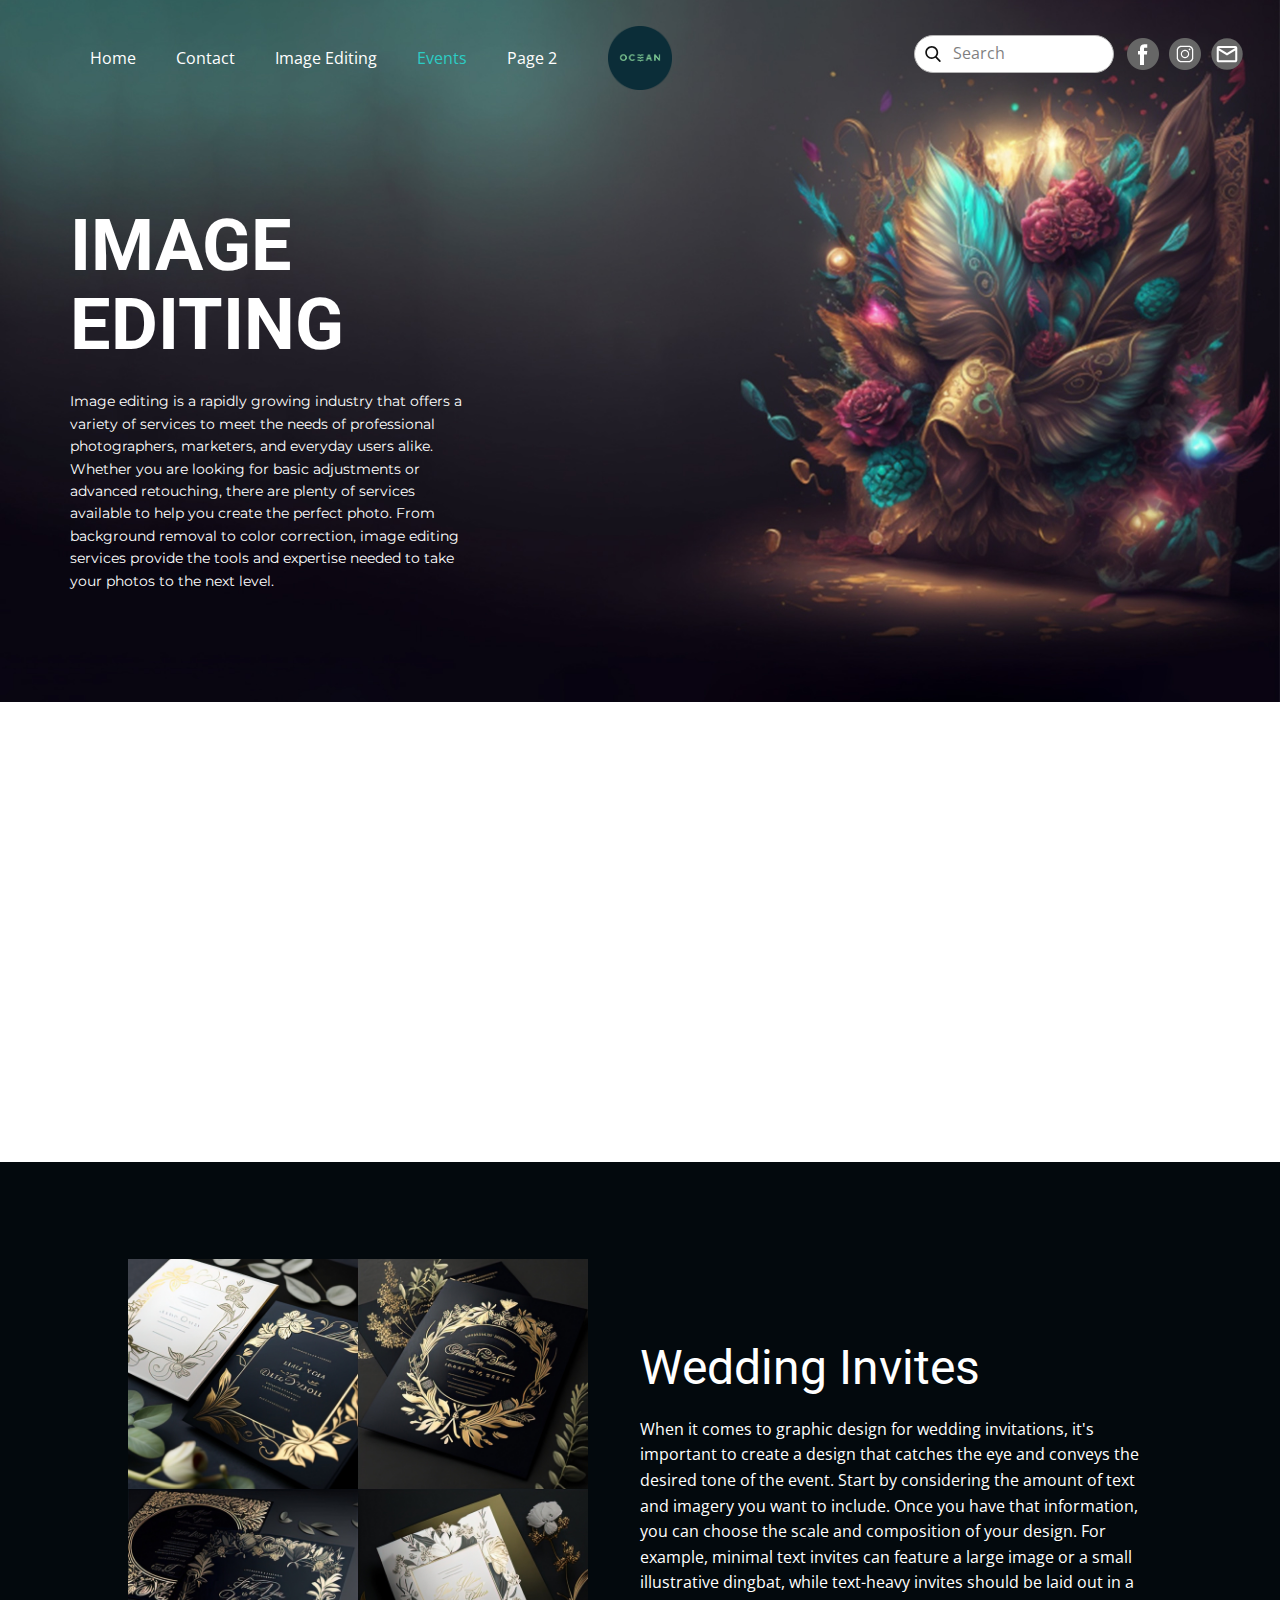
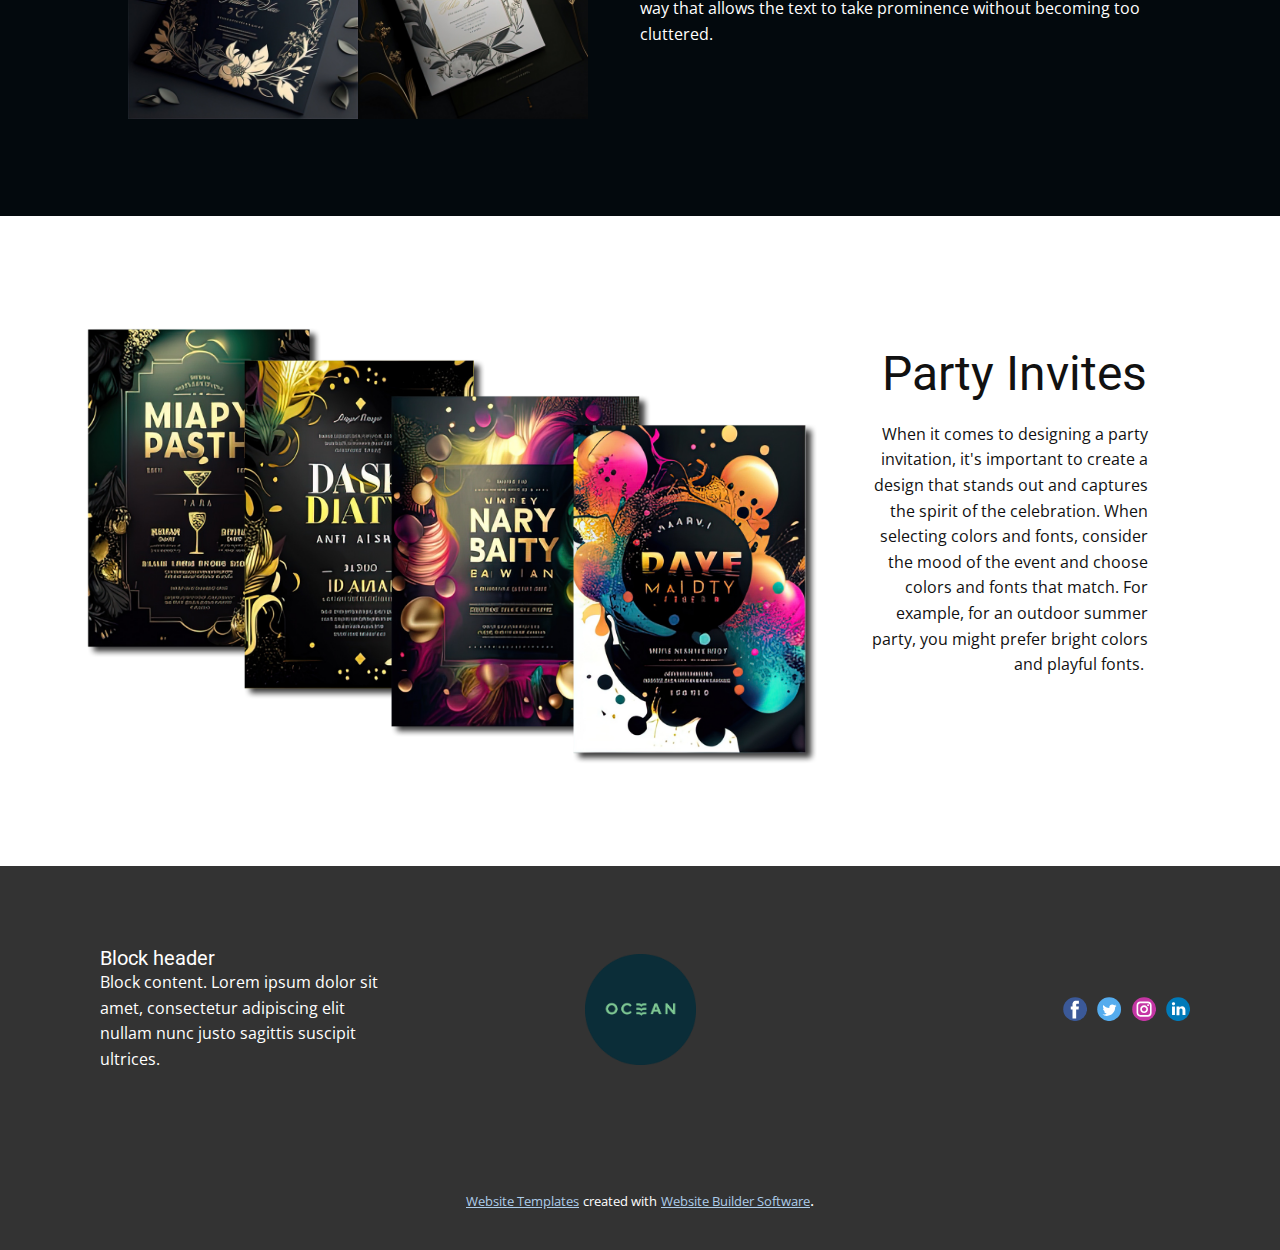
==== Events.html @ 2e153760 "web" ====
<!DOCTYPE html>
<html style="font-size: 16px;" lang="en"><head>
    <meta name="viewport" content="width=device-width, initial-scale=1.0">
    <meta charset="utf-8">
    <meta name="keywords" content="IMAGEEDITING">
    <meta name="description" content="">
    <title>Events</title>
    <link rel="stylesheet" href="nicepage.css" media="screen">
<link rel="stylesheet" href="Events.css" media="screen">
    <script class="u-script" type="text/javascript" src="jquery.js" defer=""></script>
    <script class="u-script" type="text/javascript" src="nicepage.js" defer=""></script>
    <meta name="generator" content="Nicepage 5.3.2, nicepage.com">
    <link id="u-theme-google-font" rel="stylesheet" href="https://fonts.googleapis.com/css?family=Roboto:100,100i,300,300i,400,400i,500,500i,700,700i,900,900i|Open+Sans:300,300i,400,400i,500,500i,600,600i,700,700i,800,800i">
    <link id="u-page-google-font" rel="stylesheet" href="https://fonts.googleapis.com/css?family=Montserrat:100,100i,200,200i,300,300i,400,400i,500,500i,600,600i,700,700i,800,800i,900,900i">
    
    
    
    
    
    <script type="application/ld+json">{
		"@context": "http://schema.org",
		"@type": "Organization",
		"name": "",
		"logo": "images/OCEANLogoRound.png",
		"sameAs": [
				"https://facebook.com/name",
				"https://instagram.com/name"
		]
}</script>
    <meta name="theme-color" content="#478ac9">
    <meta property="og:title" content="Events">
    <meta property="og:type" content="website">
  </head>
  <body class="u-body u-overlap u-xl-mode" data-lang="en"><header class="u-clearfix u-header u-header" id="sec-d902"><div class="u-clearfix u-sheet u-sheet-1">
        <a href="https://nicepage.com" class="u-image u-logo u-image-1" data-image-width="2146" data-image-height="2146">
          <img src="images/OCEANLogoRound.png" class="u-logo-image u-logo-image-1">
        </a>
        <nav class="u-menu u-menu-dropdown u-offcanvas u-menu-1">
          <div class="menu-collapse" style="font-size: 1rem; letter-spacing: 0px;">
            <a class="u-button-style u-custom-left-right-menu-spacing u-custom-padding-bottom u-custom-text-active-color u-custom-text-color u-custom-text-hover-color u-custom-top-bottom-menu-spacing u-nav-link u-text-active-palette-1-base u-text-hover-palette-2-base" href="#">
              <svg class="u-svg-link" viewBox="0 0 24 24"><use xmlns:xlink="http://www.w3.org/1999/xlink" xlink:href="#menu-hamburger"></use></svg>
              <svg class="u-svg-content" version="1.1" id="menu-hamburger" viewBox="0 0 16 16" x="0px" y="0px" xmlns:xlink="http://www.w3.org/1999/xlink" xmlns="http://www.w3.org/2000/svg"><g><rect y="1" width="16" height="2"></rect><rect y="7" width="16" height="2"></rect><rect y="13" width="16" height="2"></rect>
</g></svg>
            </a>
          </div>
          <div class="u-nav-container">
            <ul class="u-nav u-unstyled u-nav-1"><li class="u-nav-item"><a class="u-button-style u-nav-link u-text-active-palette-4-base u-text-body-alt-color u-text-hover-palette-4-base" href="Home.html" style="padding: 10px 20px;">Home</a>
</li><li class="u-nav-item"><a class="u-button-style u-nav-link u-text-active-palette-4-base u-text-body-alt-color u-text-hover-palette-4-base" href="Contact.html" style="padding: 10px 20px;">Contact</a>
</li><li class="u-nav-item"><a class="u-button-style u-nav-link u-text-active-palette-4-base u-text-body-alt-color u-text-hover-palette-4-base" href="Image-Editing.html" style="padding: 10px 20px;">Image Editing</a>
</li><li class="u-nav-item"><a class="u-button-style u-nav-link u-text-active-palette-4-base u-text-body-alt-color u-text-hover-palette-4-base" href="Events.html" style="padding: 10px 20px;">Events</a>
</li><li class="u-nav-item"><a class="u-button-style u-nav-link u-text-active-palette-4-base u-text-body-alt-color u-text-hover-palette-4-base" href="Page-2.html" style="padding: 10px 20px;">Page 2</a>
</li></ul>
          </div>
          <div class="u-nav-container-collapse">
            <div class="u-black u-container-style u-inner-container-layout u-opacity u-opacity-95 u-sidenav">
              <div class="u-inner-container-layout u-sidenav-overflow">
                <div class="u-menu-close"></div>
                <ul class="u-align-center u-nav u-popupmenu-items u-unstyled u-nav-2"><li class="u-nav-item"><a class="u-button-style u-nav-link" href="Home.html">Home</a>
</li><li class="u-nav-item"><a class="u-button-style u-nav-link" href="Contact.html">Contact</a>
</li><li class="u-nav-item"><a class="u-button-style u-nav-link" href="Image-Editing.html">Image Editing</a>
</li><li class="u-nav-item"><a class="u-button-style u-nav-link" href="Events.html">Events</a>
</li><li class="u-nav-item"><a class="u-button-style u-nav-link" href="Page-2.html">Page 2</a>
</li></ul>
              </div>
            </div>
            <div class="u-black u-menu-overlay u-opacity u-opacity-70"></div>
          </div>
        </nav>
        <form action="#" method="get" class="u-border-1 u-border-grey-30 u-radius-50 u-search u-search-left u-white u-search-1">
          <button class="u-search-button" type="submit">
            <span class="u-search-icon u-spacing-10">
              <svg class="u-svg-link" preserveAspectRatio="xMidYMin slice" viewBox="0 0 56.966 56.966"><use xmlns:xlink="http://www.w3.org/1999/xlink" xlink:href="#svg-db01"></use></svg>
              <svg xmlns="http://www.w3.org/2000/svg" xmlns:xlink="http://www.w3.org/1999/xlink" version="1.1" id="svg-db01" x="0px" y="0px" viewBox="0 0 56.966 56.966" style="enable-background:new 0 0 56.966 56.966;" xml:space="preserve" class="u-svg-content"><path d="M55.146,51.887L41.588,37.786c3.486-4.144,5.396-9.358,5.396-14.786c0-12.682-10.318-23-23-23s-23,10.318-23,23  s10.318,23,23,23c4.761,0,9.298-1.436,13.177-4.162l13.661,14.208c0.571,0.593,1.339,0.92,2.162,0.92  c0.779,0,1.518-0.297,2.079-0.837C56.255,54.982,56.293,53.08,55.146,51.887z M23.984,6c9.374,0,17,7.626,17,17s-7.626,17-17,17  s-17-7.626-17-17S14.61,6,23.984,6z"></path></svg>
            </span>
          </button>
          <input class="u-search-input" type="search" name="search" value="" placeholder="Search">
        </form>
        <div class="u-social-icons u-spacing-10 u-social-icons-1">
          <a class="u-social-url" title="facebook" target="_blank" href="https://facebook.com/name"><span class="u-file-icon u-icon u-social-facebook u-social-icon u-text-grey-60 u-icon-1"><img src="images/145802-de82f9e6.png" alt=""></span>
          </a>
          <a class="u-social-url" title="instagram" target="_blank" href="https://instagram.com/name"><span class="u-file-icon u-icon u-social-icon u-social-instagram u-text-grey-60 u-icon-2"><img src="images/3955024-5289e082.png" alt=""></span>
          </a>
          <a class="u-social-url" target="_blank" data-type="Email" title="Email" href=""><span class="u-icon u-social-email u-social-icon u-text-grey-60 u-icon-3"><svg class="u-svg-link" preserveAspectRatio="xMidYMin slice" viewBox="0 0 112 112" style=""><use xmlns:xlink="http://www.w3.org/1999/xlink" xlink:href="#svg-9b75"></use></svg><svg class="u-svg-content" viewBox="0 0 112 112" x="0" y="0" id="svg-9b75"><circle fill="currentColor" cx="56.1" cy="56.1" r="55"></circle><path id="path3864" fill="#FFFFFF" d="M27.2,28h57.6c4,0,7.2,3.2,7.2,7.2l0,0v42.7c0,3.9-3.2,7.2-7.2,7.2l0,0H27.2
	c-4,0-7.2-3.2-7.2-7.2V35.2C20,31.1,23.2,28,27.2,28 M56,52.9l28.8-17.8H27.2L56,52.9 M27.2,77.7h57.6V43.5L56,61.3L27.2,43.5V77.7z
	"></path></svg></span>
          </a>
        </div>
      </div></header>
    <section class="u-clearfix u-image u-section-1" id="sec-1ede" data-image-width="1920" data-image-height="1080">
      <div class="u-clearfix u-sheet u-sheet-1">
        <h1 class="u-text u-text-body-alt-color u-text-default u-text-1">IMAGE<br>EDITING
        </h1>
        <p class="u-custom-font u-font-montserrat u-text u-text-body-alt-color u-text-2"> Image editing is a rapidly growing industry that offers a variety of services to meet the needs of professional photographers, marketers, and everyday users alike. Whether you are looking for basic adjustments or advanced retouching, there are plenty of services available to help you create the perfect photo. From background removal to color correction, image editing services provide the tools and expertise needed to take your photos to the next level.</p>
      </div>
    </section>
    <section class="u-clearfix u-section-2" id="sec-8cbc">
      <div class="u-clearfix u-sheet u-valign-middle u-sheet-1">
        <div class="u-clearfix u-expanded-width u-layout-wrap u-layout-wrap-1">
          <div class="u-layout">
            <div class="u-layout-row">
              <div class="u-container-style u-layout-cell u-size-15 u-size-30-md u-layout-cell-1">
                <div class="u-container-layout u-container-layout-1"></div>
              </div>
              <div class="u-container-style u-layout-cell u-size-15 u-size-30-md u-layout-cell-2">
                <div class="u-container-layout u-container-layout-2"></div>
              </div>
              <div class="u-container-style u-layout-cell u-size-15 u-size-30-md u-layout-cell-3">
                <div class="u-container-layout u-container-layout-3"></div>
              </div>
              <div class="u-container-style u-layout-cell u-size-15 u-size-30-md u-layout-cell-4">
                <div class="u-container-layout u-container-layout-4"></div>
              </div>
            </div>
          </div>
        </div>
      </div>
    </section>
    <section class="u-clearfix u-custom-color-1 u-section-3" id="sec-dad7">
      <div class="u-clearfix u-sheet u-sheet-1">
        <img class="u-image u-image-default u-preserve-proportions u-image-1" src="images/shivo92_classy_wedding_invite_designs_mockups_modern_300cbb6c-67e9-47f5-9c99-ae0bc3674f52-gigapixel-art-scale-6_00x.jpg" alt="" data-image-width="3744" data-image-height="3744">
        <h1 class="u-text u-text-1">Wedding Invites</h1>
        <p class="u-text u-text-2"> When it comes to graphic design for wedding invitations, it's important to create a design that catches the eye and conveys the desired tone of the event. Start by considering the amount of text and imagery you want to include. Once you have that information, you can choose the scale and composition of your design. For example, minimal text invites can feature a large image or a small illustrative dingbat, while text-heavy invites should be laid out in a way that allows the text to take prominence without becoming too cluttered.</p>
      </div>
    </section>
    <section class="u-clearfix u-white u-section-4" id="carousel_53d3">
      <div class="u-clearfix u-sheet u-sheet-1">
        <img class="u-image u-image-default u-preserve-proportions u-image-1" src="images/Partyinvitedesigns.png" alt="" data-image-width="1976" data-image-height="1196">
        <h1 class="u-align-right u-text u-text-1">Party Invites</h1>
        <p class="u-align-right u-text u-text-2"> When it comes to designing a party invitation, it's important to create a design that stands out and captures the spirit of the celebration. When selecting colors and fonts, consider the mood of the event and choose colors and fonts that match. For example, for an outdoor summer party, you might prefer bright colors and playful fonts.&nbsp;</p>
      </div>
    </section>
    
    
    <footer class="u-clearfix u-footer u-grey-80" id="sec-b3ea"><div class="u-clearfix u-sheet u-sheet-1">
        <div class="u-clearfix u-expanded-width u-gutter-30 u-layout-wrap u-layout-wrap-1">
          <div class="u-gutter-0 u-layout">
            <div class="u-layout-row">
              <div class="u-align-center-sm u-align-center-xs u-align-left-md u-align-left-xl u-container-style u-layout-cell u-left-cell u-size-20 u-size-30-md u-layout-cell-1">
                <div class="u-container-layout u-valign-middle u-container-layout-1"><!--position-->
                  <div data-position="" class="u-position"><!--block-->
                    <div class="u-block">
                      <div class="u-block-container u-clearfix"><!--block_header-->
                        <h5 class="u-block-header u-text"><!--block_header_content--> Block header <!--/block_header_content--></h5><!--/block_header--><!--block_content-->
                        <div class="u-block-content u-text"><!--block_content_content--> Block content. Lorem ipsum dolor sit amet, consectetur adipiscing elit nullam nunc justo sagittis suscipit ultrices. <!--/block_content_content--></div><!--/block_content-->
                      </div>
                    </div><!--/block-->
                  </div><!--/position-->
                </div>
              </div>
              <div class="u-align-center-sm u-align-right-md u-container-style u-layout-cell u-size-20 u-size-30-md u-layout-cell-2">
                <div class="u-container-layout u-valign-middle u-container-layout-2">
                  <a href="https://nicepage.com" class="u-image u-logo u-image-1" data-image-width="2146" data-image-height="2146">
                    <img src="images/OCEANLogoRound.png" class="u-logo-image u-logo-image-1">
                  </a>
                </div>
              </div>
              <div class="u-align-center-sm u-align-center-xs u-align-left-md u-align-right-lg u-align-right-xl u-container-style u-layout-cell u-right-cell u-size-20 u-size-30-md u-layout-cell-3">
                <div class="u-container-layout u-valign-middle u-container-layout-3">
                  <div class="u-social-icons u-spacing-10 u-social-icons-1">
                    <a class="u-social-url" title="facebook" target="_blank" href=""><span class="u-icon u-social-facebook u-social-icon u-icon-1"><svg class="u-svg-link" preserveAspectRatio="xMidYMin slice" viewBox="0 0 112 112" style=""><use xmlns:xlink="http://www.w3.org/1999/xlink" xlink:href="#svg-a884"></use></svg><svg class="u-svg-content" viewBox="0 0 112 112" x="0" y="0" id="svg-a884"><circle fill="currentColor" cx="56.1" cy="56.1" r="55"></circle><path fill="#FFFFFF" d="M73.5,31.6h-9.1c-1.4,0-3.6,0.8-3.6,3.9v8.5h12.6L72,58.3H60.8v40.8H43.9V58.3h-8V43.9h8v-9.2
      c0-6.7,3.1-17,17-17h12.5v13.9H73.5z"></path></svg></span>
                    </a>
                    <a class="u-social-url" title="twitter" target="_blank" href=""><span class="u-icon u-social-icon u-social-twitter u-icon-2"><svg class="u-svg-link" preserveAspectRatio="xMidYMin slice" viewBox="0 0 112 112" style=""><use xmlns:xlink="http://www.w3.org/1999/xlink" xlink:href="#svg-f8f7"></use></svg><svg class="u-svg-content" viewBox="0 0 112 112" x="0" y="0" id="svg-f8f7"><circle fill="currentColor" class="st0" cx="56.1" cy="56.1" r="55"></circle><path fill="#FFFFFF" d="M83.8,47.3c0,0.6,0,1.2,0,1.7c0,17.7-13.5,38.2-38.2,38.2C38,87.2,31,85,25,81.2c1,0.1,2.1,0.2,3.2,0.2
      c6.3,0,12.1-2.1,16.7-5.7c-5.9-0.1-10.8-4-12.5-9.3c0.8,0.2,1.7,0.2,2.5,0.2c1.2,0,2.4-0.2,3.5-0.5c-6.1-1.2-10.8-6.7-10.8-13.1
      c0-0.1,0-0.1,0-0.2c1.8,1,3.9,1.6,6.1,1.7c-3.6-2.4-6-6.5-6-11.2c0-2.5,0.7-4.8,1.8-6.7c6.6,8.1,16.5,13.5,27.6,14
      c-0.2-1-0.3-2-0.3-3.1c0-7.4,6-13.4,13.4-13.4c3.9,0,7.3,1.6,9.8,4.2c3.1-0.6,5.9-1.7,8.5-3.3c-1,3.1-3.1,5.8-5.9,7.4
      c2.7-0.3,5.3-1,7.7-2.1C88.7,43,86.4,45.4,83.8,47.3z"></path></svg></span>
                    </a>
                    <a class="u-social-url" title="instagram" target="_blank" href=""><span class="u-icon u-social-icon u-social-instagram u-icon-3"><svg class="u-svg-link" preserveAspectRatio="xMidYMin slice" viewBox="0 0 112 112" style=""><use xmlns:xlink="http://www.w3.org/1999/xlink" xlink:href="#svg-184e"></use></svg><svg class="u-svg-content" viewBox="0 0 112 112" x="0" y="0" id="svg-184e"><circle fill="currentColor" cx="56.1" cy="56.1" r="55"></circle><path fill="#FFFFFF" d="M55.9,38.2c-9.9,0-17.9,8-17.9,17.9C38,66,46,74,55.9,74c9.9,0,17.9-8,17.9-17.9C73.8,46.2,65.8,38.2,55.9,38.2
      z M55.9,66.4c-5.7,0-10.3-4.6-10.3-10.3c-0.1-5.7,4.6-10.3,10.3-10.3c5.7,0,10.3,4.6,10.3,10.3C66.2,61.8,61.6,66.4,55.9,66.4z"></path><path fill="#FFFFFF" d="M74.3,33.5c-2.3,0-4.2,1.9-4.2,4.2s1.9,4.2,4.2,4.2s4.2-1.9,4.2-4.2S76.6,33.5,74.3,33.5z"></path><path fill="#FFFFFF" d="M73.1,21.3H38.6c-9.7,0-17.5,7.9-17.5,17.5v34.5c0,9.7,7.9,17.6,17.5,17.6h34.5c9.7,0,17.5-7.9,17.5-17.5V38.8
      C90.6,29.1,82.7,21.3,73.1,21.3z M83,73.3c0,5.5-4.5,9.9-9.9,9.9H38.6c-5.5,0-9.9-4.5-9.9-9.9V38.8c0-5.5,4.5-9.9,9.9-9.9h34.5
      c5.5,0,9.9,4.5,9.9,9.9V73.3z"></path></svg></span>
                    </a>
                    <a class="u-social-url" title="linkedin" target="_blank" href=""><span class="u-icon u-social-icon u-social-linkedin u-icon-4"><svg class="u-svg-link" preserveAspectRatio="xMidYMin slice" viewBox="0 0 112 112" style=""><use xmlns:xlink="http://www.w3.org/1999/xlink" xlink:href="#svg-9652"></use></svg><svg class="u-svg-content" viewBox="0 0 112 112" x="0" y="0" id="svg-9652"><circle fill="currentColor" cx="56.1" cy="56.1" r="55"></circle><path fill="#FFFFFF" d="M41.3,83.7H27.9V43.4h13.4V83.7z M34.6,37.9L34.6,37.9c-4.6,0-7.5-3.1-7.5-7c0-4,3-7,7.6-7s7.4,3,7.5,7
      C42.2,34.8,39.2,37.9,34.6,37.9z M89.6,83.7H76.2V62.2c0-5.4-1.9-9.1-6.8-9.1c-3.7,0-5.9,2.5-6.9,4.9c-0.4,0.9-0.4,2.1-0.4,3.3v22.5
      H48.7c0,0,0.2-36.5,0-40.3h13.4v5.7c1.8-2.7,5-6.7,12.1-6.7c8.8,0,15.4,5.8,15.4,18.1V83.7z"></path></svg></span>
                    </a>
                  </div>
                </div>
              </div>
            </div>
          </div>
        </div>
      </div></footer>
    <section class="u-backlink u-clearfix u-grey-80">
      <a class="u-link" href="https://nicepage.com/website-templates" target="_blank">
        <span>Website Templates</span>
      </a>
      <p class="u-text">
        <span>created with</span>
      </p>
      <a class="u-link" href="" target="_blank">
        <span>Website Builder Software</span>
      </a>. 
    </section>
  
</body></html>
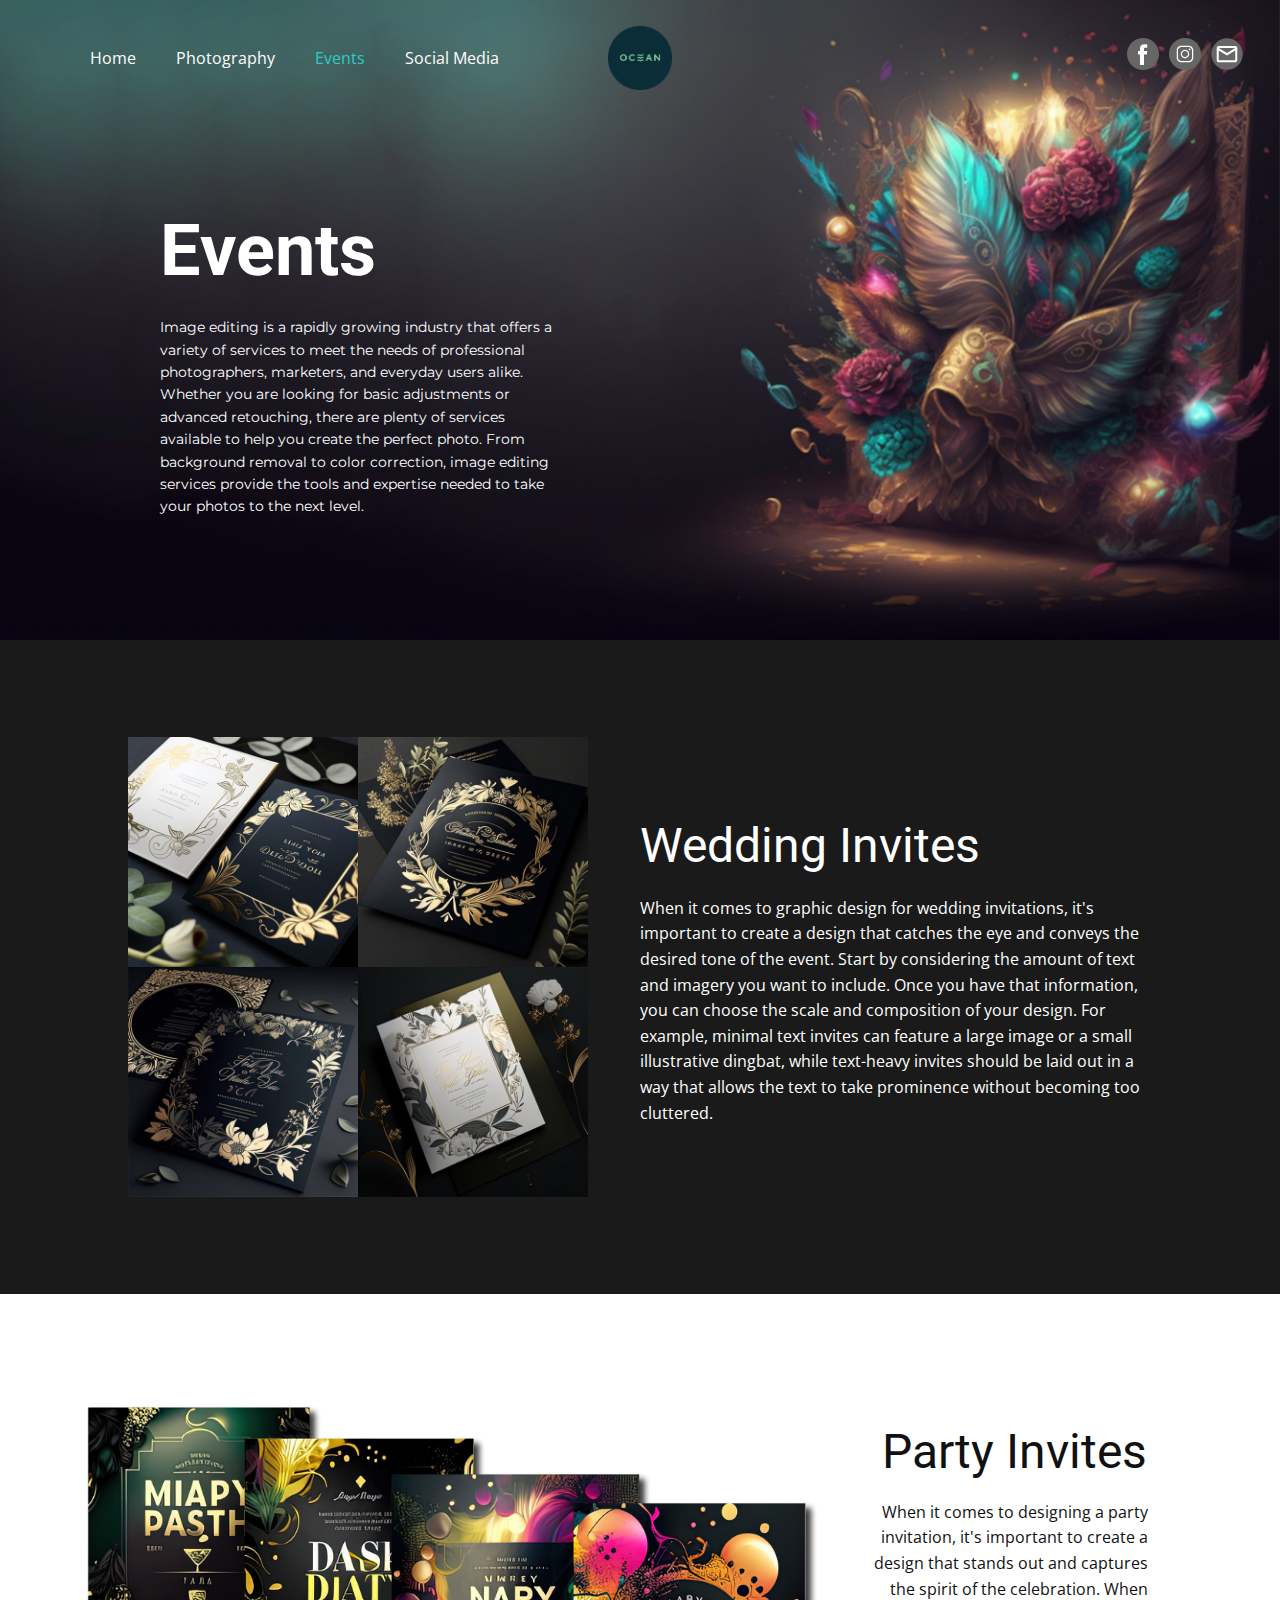
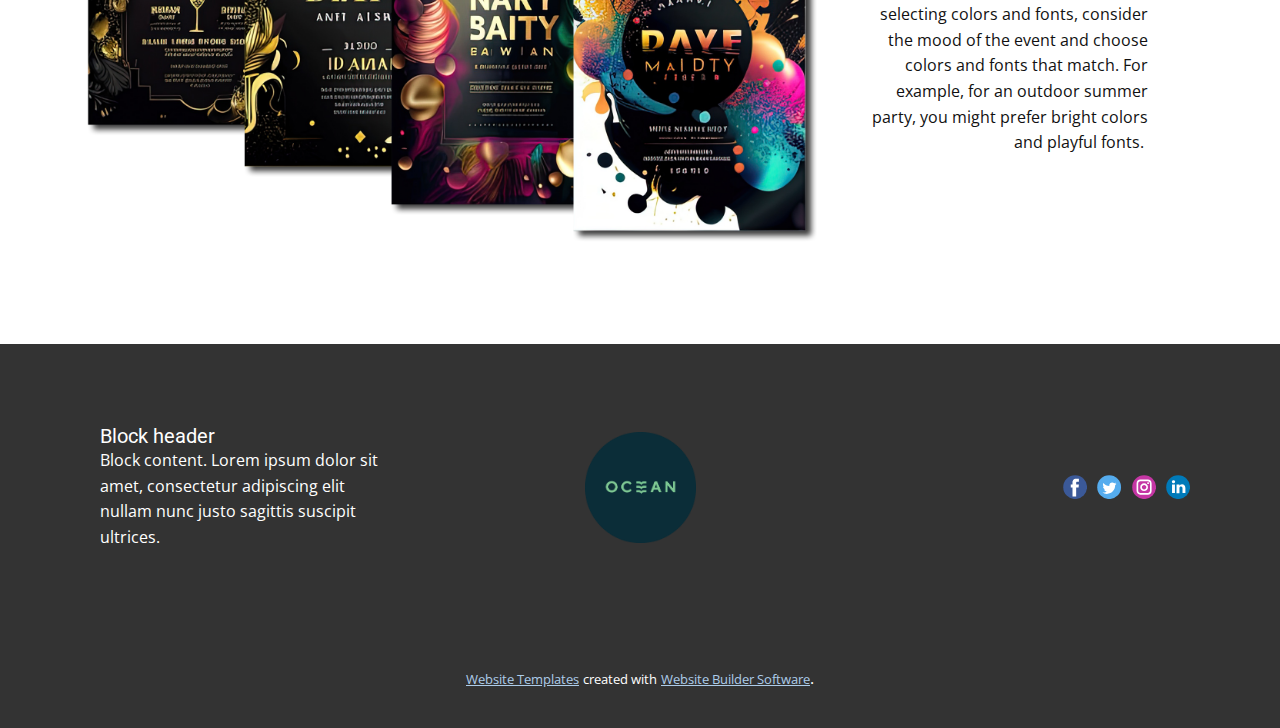
==== commit 36dd6bce: "Update" ====
--- a/Events.html
+++ b/Events.html
@@ -9,10 +9,9 @@
 <link rel="stylesheet" href="Events.css" media="screen">
     <script class="u-script" type="text/javascript" src="jquery.js" defer=""></script>
     <script class="u-script" type="text/javascript" src="nicepage.js" defer=""></script>
-    <meta name="generator" content="Nicepage 5.3.2, nicepage.com">
+    <meta name="generator" content="Nicepage 5.4.4, nicepage.com">
     <link id="u-theme-google-font" rel="stylesheet" href="https://fonts.googleapis.com/css?family=Roboto:100,100i,300,300i,400,400i,500,500i,700,700i,900,900i|Open+Sans:300,300i,400,400i,500,500i,600,600i,700,700i,800,800i">
     <link id="u-page-google-font" rel="stylesheet" href="https://fonts.googleapis.com/css?family=Montserrat:100,100i,200,200i,300,300i,400,400i,500,500i,600,600i,700,700i,800,800i,900,900i">
-    
     
     
     
@@ -30,7 +29,7 @@
     <meta name="theme-color" content="#478ac9">
     <meta property="og:title" content="Events">
     <meta property="og:type" content="website">
-  </head>
+  <meta data-intl-tel-input-cdn-path="intlTelInput/"></head>
   <body class="u-body u-overlap u-xl-mode" data-lang="en"><header class="u-clearfix u-header u-header" id="sec-d902"><div class="u-clearfix u-sheet u-sheet-1">
         <a href="https://nicepage.com" class="u-image u-logo u-image-1" data-image-width="2146" data-image-height="2146">
           <img src="images/OCEANLogoRound.png" class="u-logo-image u-logo-image-1">
@@ -45,10 +44,9 @@
           </div>
           <div class="u-nav-container">
             <ul class="u-nav u-unstyled u-nav-1"><li class="u-nav-item"><a class="u-button-style u-nav-link u-text-active-palette-4-base u-text-body-alt-color u-text-hover-palette-4-base" href="Home.html" style="padding: 10px 20px;">Home</a>
-</li><li class="u-nav-item"><a class="u-button-style u-nav-link u-text-active-palette-4-base u-text-body-alt-color u-text-hover-palette-4-base" href="Contact.html" style="padding: 10px 20px;">Contact</a>
-</li><li class="u-nav-item"><a class="u-button-style u-nav-link u-text-active-palette-4-base u-text-body-alt-color u-text-hover-palette-4-base" href="Image-Editing.html" style="padding: 10px 20px;">Image Editing</a>
+</li><li class="u-nav-item"><a class="u-button-style u-nav-link u-text-active-palette-4-base u-text-body-alt-color u-text-hover-palette-4-base" href="Photography.html" style="padding: 10px 20px;">Photography</a>
 </li><li class="u-nav-item"><a class="u-button-style u-nav-link u-text-active-palette-4-base u-text-body-alt-color u-text-hover-palette-4-base" href="Events.html" style="padding: 10px 20px;">Events</a>
-</li><li class="u-nav-item"><a class="u-button-style u-nav-link u-text-active-palette-4-base u-text-body-alt-color u-text-hover-palette-4-base" href="Page-2.html" style="padding: 10px 20px;">Page 2</a>
+</li><li class="u-nav-item"><a class="u-button-style u-nav-link u-text-active-palette-4-base u-text-body-alt-color u-text-hover-palette-4-base" href="Social-Media.html" style="padding: 10px 20px;">Social Media</a>
 </li></ul>
           </div>
           <div class="u-nav-container-collapse">
@@ -56,25 +54,15 @@
               <div class="u-inner-container-layout u-sidenav-overflow">
                 <div class="u-menu-close"></div>
                 <ul class="u-align-center u-nav u-popupmenu-items u-unstyled u-nav-2"><li class="u-nav-item"><a class="u-button-style u-nav-link" href="Home.html">Home</a>
-</li><li class="u-nav-item"><a class="u-button-style u-nav-link" href="Contact.html">Contact</a>
-</li><li class="u-nav-item"><a class="u-button-style u-nav-link" href="Image-Editing.html">Image Editing</a>
+</li><li class="u-nav-item"><a class="u-button-style u-nav-link" href="Photography.html">Photography</a>
 </li><li class="u-nav-item"><a class="u-button-style u-nav-link" href="Events.html">Events</a>
-</li><li class="u-nav-item"><a class="u-button-style u-nav-link" href="Page-2.html">Page 2</a>
+</li><li class="u-nav-item"><a class="u-button-style u-nav-link" href="Social-Media.html">Social Media</a>
 </li></ul>
               </div>
             </div>
             <div class="u-black u-menu-overlay u-opacity u-opacity-70"></div>
           </div>
         </nav>
-        <form action="#" method="get" class="u-border-1 u-border-grey-30 u-radius-50 u-search u-search-left u-white u-search-1">
-          <button class="u-search-button" type="submit">
-            <span class="u-search-icon u-spacing-10">
-              <svg class="u-svg-link" preserveAspectRatio="xMidYMin slice" viewBox="0 0 56.966 56.966"><use xmlns:xlink="http://www.w3.org/1999/xlink" xlink:href="#svg-db01"></use></svg>
-              <svg xmlns="http://www.w3.org/2000/svg" xmlns:xlink="http://www.w3.org/1999/xlink" version="1.1" id="svg-db01" x="0px" y="0px" viewBox="0 0 56.966 56.966" style="enable-background:new 0 0 56.966 56.966;" xml:space="preserve" class="u-svg-content"><path d="M55.146,51.887L41.588,37.786c3.486-4.144,5.396-9.358,5.396-14.786c0-12.682-10.318-23-23-23s-23,10.318-23,23  s10.318,23,23,23c4.761,0,9.298-1.436,13.177-4.162l13.661,14.208c0.571,0.593,1.339,0.92,2.162,0.92  c0.779,0,1.518-0.297,2.079-0.837C56.255,54.982,56.293,53.08,55.146,51.887z M23.984,6c9.374,0,17,7.626,17,17s-7.626,17-17,17  s-17-7.626-17-17S14.61,6,23.984,6z"></path></svg>
-            </span>
-          </button>
-          <input class="u-search-input" type="search" name="search" value="" placeholder="Search">
-        </form>
         <div class="u-social-icons u-spacing-10 u-social-icons-1">
           <a class="u-social-url" title="facebook" target="_blank" href="https://facebook.com/name"><span class="u-file-icon u-icon u-social-facebook u-social-icon u-text-grey-60 u-icon-1"><img src="images/145802-de82f9e6.png" alt=""></span>
           </a>
@@ -88,41 +76,18 @@
       </div></header>
     <section class="u-clearfix u-image u-section-1" id="sec-1ede" data-image-width="1920" data-image-height="1080">
       <div class="u-clearfix u-sheet u-sheet-1">
-        <h1 class="u-text u-text-body-alt-color u-text-default u-text-1">IMAGE<br>EDITING
-        </h1>
+        <h1 class="u-text u-text-body-alt-color u-text-default u-text-1">Events</h1>
         <p class="u-custom-font u-font-montserrat u-text u-text-body-alt-color u-text-2"> Image editing is a rapidly growing industry that offers a variety of services to meet the needs of professional photographers, marketers, and everyday users alike. Whether you are looking for basic adjustments or advanced retouching, there are plenty of services available to help you create the perfect photo. From background removal to color correction, image editing services provide the tools and expertise needed to take your photos to the next level.</p>
       </div>
     </section>
-    <section class="u-clearfix u-section-2" id="sec-8cbc">
-      <div class="u-clearfix u-sheet u-valign-middle u-sheet-1">
-        <div class="u-clearfix u-expanded-width u-layout-wrap u-layout-wrap-1">
-          <div class="u-layout">
-            <div class="u-layout-row">
-              <div class="u-container-style u-layout-cell u-size-15 u-size-30-md u-layout-cell-1">
-                <div class="u-container-layout u-container-layout-1"></div>
-              </div>
-              <div class="u-container-style u-layout-cell u-size-15 u-size-30-md u-layout-cell-2">
-                <div class="u-container-layout u-container-layout-2"></div>
-              </div>
-              <div class="u-container-style u-layout-cell u-size-15 u-size-30-md u-layout-cell-3">
-                <div class="u-container-layout u-container-layout-3"></div>
-              </div>
-              <div class="u-container-style u-layout-cell u-size-15 u-size-30-md u-layout-cell-4">
-                <div class="u-container-layout u-container-layout-4"></div>
-              </div>
-            </div>
-          </div>
-        </div>
-      </div>
-    </section>
-    <section class="u-clearfix u-custom-color-1 u-section-3" id="sec-dad7">
+    <section class="u-clearfix u-grey-90 u-section-2" id="sec-dad7">
       <div class="u-clearfix u-sheet u-sheet-1">
         <img class="u-image u-image-default u-preserve-proportions u-image-1" src="images/shivo92_classy_wedding_invite_designs_mockups_modern_300cbb6c-67e9-47f5-9c99-ae0bc3674f52-gigapixel-art-scale-6_00x.jpg" alt="" data-image-width="3744" data-image-height="3744">
         <h1 class="u-text u-text-1">Wedding Invites</h1>
         <p class="u-text u-text-2"> When it comes to graphic design for wedding invitations, it's important to create a design that catches the eye and conveys the desired tone of the event. Start by considering the amount of text and imagery you want to include. Once you have that information, you can choose the scale and composition of your design. For example, minimal text invites can feature a large image or a small illustrative dingbat, while text-heavy invites should be laid out in a way that allows the text to take prominence without becoming too cluttered.</p>
       </div>
     </section>
-    <section class="u-clearfix u-white u-section-4" id="carousel_53d3">
+    <section class="u-clearfix u-white u-section-3" id="carousel_53d3">
       <div class="u-clearfix u-sheet u-sheet-1">
         <img class="u-image u-image-default u-preserve-proportions u-image-1" src="images/Partyinvitedesigns.png" alt="" data-image-width="1976" data-image-height="1196">
         <h1 class="u-align-right u-text u-text-1">Party Invites</h1>
--- a/nicepage.css
+++ b/nicepage.css
@@ -1,366 +1,4 @@
-/*begin-commonstyles library*//*!
- * froala_editor v4.0.6 (https://www.froala.com/wysiwyg-editor)
- * License https://froala.com/wysiwyg-editor/terms/
- * Copyright 2014-2021 Froala Labs
- */
-
-.fr-clearfix::after {
-  clear: both;
-  display: block;
-  content: "";
-  height: 0; }
-
-.fr-hide-by-clipping {
-  position: absolute;
-  width: 1px;
-  height: 1px;
-  padding: 0;
-  margin: -1px;
-  overflow: hidden;
-  clip: rect(0, 0, 0, 0);
-  border: 0; }
-
-.fr-view img.fr-rounded, .fr-view .fr-img-caption.fr-rounded img {
-  border-radius: 10px;
-  -moz-border-radius: 10px;
-  -webkit-border-radius: 10px;
-  -moz-background-clip: padding;
-  -webkit-background-clip: padding-box;
-  background-clip: padding-box; }
-
-.fr-view img.fr-shadow, .fr-view .fr-img-caption.fr-shadow img {
-  -webkit-box-shadow: 10px 10px 5px 0px #cccccc;
-  -moz-box-shadow: 10px 10px 5px 0px #cccccc;
-  box-shadow: 10px 10px 5px 0px #cccccc; }
-
-.fr-view img.fr-bordered, .fr-view .fr-img-caption.fr-bordered img {
-  border: solid 5px #CCC; }
-
-.fr-view img.fr-bordered {
-  -webkit-box-sizing: content-box;
-  -moz-box-sizing: content-box;
-  box-sizing: content-box; }
-
-.fr-view .fr-img-caption.fr-bordered img {
-  -webkit-box-sizing: border-box;
-  -moz-box-sizing: border-box;
-  box-sizing: border-box; }
-
-.fr-view {
-  word-wrap: break-word; }
-  .fr-view span[style~="color:"] a {
-    color: inherit; }
-  .fr-view strong {
-    font-weight: 700; }
-  .fr-view table[border='0'] td:not([class]), .fr-view table[border='0'] th:not([class]), .fr-view table[border='0'] td[class=""], .fr-view table[border='0'] th[class=""] {
-    border-width: 0px; }
-  .fr-view table {
-    border: none;
-    border-collapse: collapse;
-    empty-cells: show;
-    max-width: 100%; }
-    .fr-view table td {
-      min-width: 5px; }
-    .fr-view table.fr-dashed-borders td, .fr-view table.fr-dashed-borders th {
-      border-style: dashed; }
-    .fr-view table.fr-alternate-rows tbody tr:nth-child(2n) {
-      background: whitesmoke; }
-    .fr-view table td, .fr-view table th {
-      border: 1px solid #DDD; }
-      .fr-view table td:empty, .fr-view table th:empty {
-        height: 20px; }
-      .fr-view table td.fr-highlighted, .fr-view table th.fr-highlighted {
-        border: 1px double red; }
-      .fr-view table td.fr-thick, .fr-view table th.fr-thick {
-        border-width: 2px; }
-    .fr-view table th {
-      background: #ececec; }
-  .fr-view hr {
-    clear: both;
-    user-select: none;
-    -o-user-select: none;
-    -moz-user-select: none;
-    -khtml-user-select: none;
-    -webkit-user-select: none;
-    -ms-user-select: none;
-    break-after: always;
-    page-break-after: always; }
-  .fr-view .fr-file {
-    position: relative; }
-    .fr-view .fr-file::after {
-      position: relative;
-      content: "\1F4CE";
-      font-weight: normal; }
-  .fr-view pre {
-    white-space: pre-wrap;
-    word-wrap: break-word;
-    overflow: visible; }
-/*  .fr-view[dir="rtl"] blockquote {
-    border-left: none;
-    border-right: solid 2px #5E35B1;
-    margin-right: 0;
-    padding-right: 5px;
-    padding-left: 0; }
-    .fr-view[dir="rtl"] blockquote blockquote {
-      border-color: #00BCD4; }
-      .fr-view[dir="rtl"] blockquote blockquote blockquote {
-        border-color: #43A047; }
-  .fr-view blockquote {
-    border-left: solid 2px #5E35B1;
-    margin-left: 0;
-    padding-left: 5px;
-    color: #5E35B1; }
-    .fr-view blockquote blockquote {
-      border-color: #00BCD4;
-      color: #00BCD4; }
-      .fr-view blockquote blockquote blockquote {
-        border-color: #43A047;
-        color: #43A047; } */
-  .fr-view span.fr-emoticon {
-    font-weight: normal;
-    font-family: "Apple Color Emoji","Segoe UI Emoji","NotoColorEmoji","Segoe UI Symbol","Android Emoji","EmojiSymbols";
-    display: inline;
-    line-height: 0; }
-    .fr-view span.fr-emoticon.fr-emoticon-img {
-      background-repeat: no-repeat !important;
-      font-size: inherit;
-      height: 1em;
-      width: 1em;
-      min-height: 20px;
-      min-width: 20px;
-      display: inline-block;
-      margin: -.1em .1em .1em;
-      line-height: 1;
-      vertical-align: middle; }
-  .fr-view .fr-text-gray {
-    color: #AAA !important; }
-  .fr-view .fr-text-bordered {
-    border-top: solid 1px #222;
-    border-bottom: solid 1px #222;
-    padding: 10px 0; }
-  .fr-view .fr-text-spaced {
-    letter-spacing: 1px; }
-  .fr-view .fr-text-uppercase {
-    text-transform: uppercase; }
-  .fr-view .fr-class-highlighted {
-    background-color: #ffff00; }
-  .fr-view .fr-class-code {
-    border-color: #cccccc;
-    border-radius: 2px;
-    -moz-border-radius: 2px;
-    -webkit-border-radius: 2px;
-    -moz-background-clip: padding;
-    -webkit-background-clip: padding-box;
-    background-clip: padding-box;
-    background: #f5f5f5;
-    padding: 10px;
-    font-family: "Courier New", Courier, monospace; }
-  .fr-view .fr-class-transparency {
-    opacity: 0.5; }
-  .fr-view img {
-    position: relative;
-    max-width: 100%; }
-    .fr-view img.fr-dib {
-      margin: 10px auto;
-      display: block;
-      float: none;
-      vertical-align: top; }
-      .fr-view img.fr-dib.fr-fil {
-        margin-left: 0;
-        text-align: left; }
-      .fr-view img.fr-dib.fr-fir {
-        margin-right: 0;
-        text-align: right; }
-    .fr-view img.fr-dii {
-      display: inline-block;
-      float: none;
-      vertical-align: bottom;
-      margin-left: 5px;
-      margin-right: 5px;
-      max-width: calc(100% - (2 * 5px)); }
-      .fr-view img.fr-dii.fr-fil {
-        float: left;
-        margin: 10px 15px 10px 0;
-        max-width: calc(100% - 5px); }
-      .fr-view img.fr-dii.fr-fir {
-        float: right;
-        margin: 10px 0 10px 15px;
-        max-width: calc(100% - 5px); }
-  .fr-view span.fr-img-caption {
-    position: relative;
-    max-width: 100%; }
-    .fr-view span.fr-img-caption.fr-dib {
-      margin: 5px auto;
-      display: block;
-      float: none;
-      vertical-align: top; }
-      .fr-view span.fr-img-caption.fr-dib.fr-fil {
-        margin-left: 0;
-        text-align: left; }
-      .fr-view span.fr-img-caption.fr-dib.fr-fir {
-        margin-right: 0;
-        text-align: right; }
-    .fr-view span.fr-img-caption.fr-dii {
-      display: inline-block;
-      float: none;
-      vertical-align: bottom;
-      margin-left: 5px;
-      margin-right: 5px;
-      max-width: calc(100% - (2 * 5px)); }
-      .fr-view span.fr-img-caption.fr-dii.fr-fil {
-        float: left;
-        margin: 5px 5px 5px 0;
-        max-width: calc(100% - 5px); }
-      .fr-view span.fr-img-caption.fr-dii.fr-fir {
-        float: right;
-        margin: 5px 0 5px 5px;
-        max-width: calc(100% - 5px); }
-  .fr-view .fr-video {
-    text-align: center;
-    position: relative; }
-    .fr-view .fr-video.fr-rv {
-      padding-bottom: 56.25%;
-      padding-top: 30px;
-      height: 0;
-      overflow: hidden; }
-      .fr-view .fr-video.fr-rv > iframe, .fr-view .fr-video.fr-rv object, .fr-view .fr-video.fr-rv embed {
-        position: absolute !important;
-        top: 0;
-        left: 0;
-        width: 100%;
-        height: 100%; }
-    .fr-view .fr-video > * {
-      -webkit-box-sizing: content-box;
-      -moz-box-sizing: content-box;
-      box-sizing: content-box;
-      max-width: 100%;
-      border: none; }
-    .fr-view .fr-video.fr-dvb {
-      display: block;
-      clear: both; }
-      .fr-view .fr-video.fr-dvb.fr-fvl {
-        text-align: left; }
-      .fr-view .fr-video.fr-dvb.fr-fvr {
-        text-align: right; }
-    .fr-view .fr-video.fr-dvi {
-      display: inline-block; }
-      .fr-view .fr-video.fr-dvi.fr-fvl {
-        float: left; }
-      .fr-view .fr-video.fr-dvi.fr-fvr {
-        float: right; }
-  .fr-view a.fr-strong {
-    font-weight: 700; }
-  .fr-view a.fr-green {
-    color: green; }
-  .fr-view .fr-img-caption {
-    text-align: center; }
-    .fr-view .fr-img-caption .fr-img-wrap {
-      padding: 0;
-      margin: auto;
-      text-align: center;
-      width: 100%; }
-      .fr-view .fr-img-caption .fr-img-wrap a {
-        display: block; }
-      .fr-view .fr-img-caption .fr-img-wrap img {
-        display: block;
-        margin: auto;
-        width: 100%; }
-      .fr-view .fr-img-caption .fr-img-wrap > span {
-        margin: auto;
-        display: block;
-        padding: 5px 5px 10px;
-        font-size: 14px;
-        font-weight: initial;
-        -webkit-box-sizing: border-box;
-        -moz-box-sizing: border-box;
-        box-sizing: border-box;
-        -webkit-opacity: 0.9;
-        -moz-opacity: 0.9;
-        opacity: 0.9;
-        -ms-filter: "progid:DXImageTransform.Microsoft.Alpha(Opacity=0)";
-        width: 100%;
-        text-align: center; }
-  .fr-view button.fr-rounded, .fr-view input.fr-rounded, .fr-view textarea.fr-rounded {
-    border-radius: 10px;
-    -moz-border-radius: 10px;
-    -webkit-border-radius: 10px;
-    -moz-background-clip: padding;
-    -webkit-background-clip: padding-box;
-    background-clip: padding-box; }
-  .fr-view button.fr-large, .fr-view input.fr-large, .fr-view textarea.fr-large {
-    font-size: 24px; }
-
-/**
- * Image style.
- */
-a.fr-view.fr-strong {
-  font-weight: 700; }
-a.fr-view.fr-green {
-  color: green; }
-
-/**
- * Link style.
- */
-img.fr-view {
-  position: relative;
-  max-width: 100%; }
-  img.fr-view.fr-dib {
-    margin: 5px auto;
-    display: block;
-    float: none;
-    vertical-align: top; }
-    img.fr-view.fr-dib.fr-fil {
-      margin-left: 0;
-      text-align: left; }
-    img.fr-view.fr-dib.fr-fir {
-      margin-right: 0;
-      text-align: right; }
-  img.fr-view.fr-dii {
-    display: inline-block;
-    float: none;
-    vertical-align: bottom;
-    margin-left: 5px;
-    margin-right: 5px;
-    max-width: calc(100% - (2 * 5px)); }
-    img.fr-view.fr-dii.fr-fil {
-      float: left;
-      margin: 5px 5px 5px 0;
-      max-width: calc(100% - 5px); }
-    img.fr-view.fr-dii.fr-fir {
-      float: right;
-      margin: 5px 0 5px 5px;
-      max-width: calc(100% - 5px); }
-
-span.fr-img-caption.fr-view {
-  position: relative;
-  max-width: 100%; }
-  span.fr-img-caption.fr-view.fr-dib {
-    margin: 5px auto;
-    display: block;
-    float: none;
-    vertical-align: top; }
-    span.fr-img-caption.fr-view.fr-dib.fr-fil {
-      margin-left: 0;
-      text-align: left; }
-    span.fr-img-caption.fr-view.fr-dib.fr-fir {
-      margin-right: 0;
-      text-align: right; }
-  span.fr-img-caption.fr-view.fr-dii {
-    display: inline-block;
-    float: none;
-    vertical-align: bottom;
-    margin-left: 5px;
-    margin-right: 5px;
-    max-width: calc(100% - (2 * 5px)); }
-    span.fr-img-caption.fr-view.fr-dii.fr-fil {
-      float: left;
-      margin: 5px 5px 5px 0;
-      max-width: calc(100% - 5px); }
-    span.fr-img-caption.fr-view.fr-dii.fr-fir {
-      float: right;
-      margin: 5px 0 5px 5px;
-      max-width: calc(100% - 5px); }
-/*end-commonstyles library*/@charset "UTF-8";
+@charset "UTF-8";
 .u-hidden-block {
   visibility: hidden!important;
 }
@@ -1216,820 +854,1075 @@
   flex-wrap: wrap;
   align-items: flex-end;
 }
-.u-form-vertical.u-form-spacing-50 {
+.u-form-vertical.u-form-spacing-50,
+.u-form-vertical.u-form-spacing-50 .u-form-step {
   margin-left: -50px;
   width: calc(100% +  50px);
 }
-.u-form-vertical.u-form-spacing-50 .u-form-group {
+.u-form-vertical.u-form-spacing-50 .u-form-group,
+.u-form-vertical.u-form-spacing-50 .u-form-step .u-form-group {
   margin-bottom: 50px;
 }
-.u-form-vertical.u-form-spacing-50 .u-form-group:not(.u-image) {
+.u-form-vertical.u-form-spacing-50 .u-form-group:not(.u-image),
+.u-form-vertical.u-form-spacing-50 .u-form-step .u-form-group:not(.u-image) {
   padding-left: 50px;
 }
-.u-form-vertical.u-form-spacing-50 .u-form-group.u-image {
+.u-form-vertical.u-form-spacing-50 .u-form-group.u-image,
+.u-form-vertical.u-form-spacing-50 .u-form-step .u-form-group.u-image {
   margin-left: 50px !important;
 }
-.u-form-vertical.u-form-spacing-50 .u-form-group.u-form-line {
+.u-form-vertical.u-form-spacing-50 .u-form-group.u-form-line,
+.u-form-vertical.u-form-spacing-50 .u-form-step .u-form-group.u-form-line {
   margin-left: 50px;
 }
-.u-form-vertical.u-form-spacing-49 {
+.u-form-vertical.u-form-spacing-49,
+.u-form-vertical.u-form-spacing-49 .u-form-step {
   margin-left: -49px;
   width: calc(100% +  49px);
 }
-.u-form-vertical.u-form-spacing-49 .u-form-group {
+.u-form-vertical.u-form-spacing-49 .u-form-group,
+.u-form-vertical.u-form-spacing-49 .u-form-step .u-form-group {
   margin-bottom: 49px;
 }
-.u-form-vertical.u-form-spacing-49 .u-form-group:not(.u-image) {
+.u-form-vertical.u-form-spacing-49 .u-form-group:not(.u-image),
+.u-form-vertical.u-form-spacing-49 .u-form-step .u-form-group:not(.u-image) {
   padding-left: 49px;
 }
-.u-form-vertical.u-form-spacing-49 .u-form-group.u-image {
+.u-form-vertical.u-form-spacing-49 .u-form-group.u-image,
+.u-form-vertical.u-form-spacing-49 .u-form-step .u-form-group.u-image {
   margin-left: 49px !important;
 }
-.u-form-vertical.u-form-spacing-49 .u-form-group.u-form-line {
+.u-form-vertical.u-form-spacing-49 .u-form-group.u-form-line,
+.u-form-vertical.u-form-spacing-49 .u-form-step .u-form-group.u-form-line {
   margin-left: 49px;
 }
-.u-form-vertical.u-form-spacing-48 {
+.u-form-vertical.u-form-spacing-48,
+.u-form-vertical.u-form-spacing-48 .u-form-step {
   margin-left: -48px;
   width: calc(100% +  48px);
 }
-.u-form-vertical.u-form-spacing-48 .u-form-group {
+.u-form-vertical.u-form-spacing-48 .u-form-group,
+.u-form-vertical.u-form-spacing-48 .u-form-step .u-form-group {
   margin-bottom: 48px;
 }
-.u-form-vertical.u-form-spacing-48 .u-form-group:not(.u-image) {
+.u-form-vertical.u-form-spacing-48 .u-form-group:not(.u-image),
+.u-form-vertical.u-form-spacing-48 .u-form-step .u-form-group:not(.u-image) {
   padding-left: 48px;
 }
-.u-form-vertical.u-form-spacing-48 .u-form-group.u-image {
+.u-form-vertical.u-form-spacing-48 .u-form-group.u-image,
+.u-form-vertical.u-form-spacing-48 .u-form-step .u-form-group.u-image {
   margin-left: 48px !important;
 }
-.u-form-vertical.u-form-spacing-48 .u-form-group.u-form-line {
+.u-form-vertical.u-form-spacing-48 .u-form-group.u-form-line,
+.u-form-vertical.u-form-spacing-48 .u-form-step .u-form-group.u-form-line {
   margin-left: 48px;
 }
-.u-form-vertical.u-form-spacing-47 {
+.u-form-vertical.u-form-spacing-47,
+.u-form-vertical.u-form-spacing-47 .u-form-step {
   margin-left: -47px;
   width: calc(100% +  47px);
 }
-.u-form-vertical.u-form-spacing-47 .u-form-group {
+.u-form-vertical.u-form-spacing-47 .u-form-group,
+.u-form-vertical.u-form-spacing-47 .u-form-step .u-form-group {
   margin-bottom: 47px;
 }
-.u-form-vertical.u-form-spacing-47 .u-form-group:not(.u-image) {
+.u-form-vertical.u-form-spacing-47 .u-form-group:not(.u-image),
+.u-form-vertical.u-form-spacing-47 .u-form-step .u-form-group:not(.u-image) {
   padding-left: 47px;
 }
-.u-form-vertical.u-form-spacing-47 .u-form-group.u-image {
+.u-form-vertical.u-form-spacing-47 .u-form-group.u-image,
+.u-form-vertical.u-form-spacing-47 .u-form-step .u-form-group.u-image {
   margin-left: 47px !important;
 }
-.u-form-vertical.u-form-spacing-47 .u-form-group.u-form-line {
+.u-form-vertical.u-form-spacing-47 .u-form-group.u-form-line,
+.u-form-vertical.u-form-spacing-47 .u-form-step .u-form-group.u-form-line {
   margin-left: 47px;
 }
-.u-form-vertical.u-form-spacing-46 {
+.u-form-vertical.u-form-spacing-46,
+.u-form-vertical.u-form-spacing-46 .u-form-step {
   margin-left: -46px;
   width: calc(100% +  46px);
 }
-.u-form-vertical.u-form-spacing-46 .u-form-group {
+.u-form-vertical.u-form-spacing-46 .u-form-group,
+.u-form-vertical.u-form-spacing-46 .u-form-step .u-form-group {
   margin-bottom: 46px;
 }
-.u-form-vertical.u-form-spacing-46 .u-form-group:not(.u-image) {
+.u-form-vertical.u-form-spacing-46 .u-form-group:not(.u-image),
+.u-form-vertical.u-form-spacing-46 .u-form-step .u-form-group:not(.u-image) {
   padding-left: 46px;
 }
-.u-form-vertical.u-form-spacing-46 .u-form-group.u-image {
+.u-form-vertical.u-form-spacing-46 .u-form-group.u-image,
+.u-form-vertical.u-form-spacing-46 .u-form-step .u-form-group.u-image {
   margin-left: 46px !important;
 }
-.u-form-vertical.u-form-spacing-46 .u-form-group.u-form-line {
+.u-form-vertical.u-form-spacing-46 .u-form-group.u-form-line,
+.u-form-vertical.u-form-spacing-46 .u-form-step .u-form-group.u-form-line {
   margin-left: 46px;
 }
-.u-form-vertical.u-form-spacing-45 {
+.u-form-vertical.u-form-spacing-45,
+.u-form-vertical.u-form-spacing-45 .u-form-step {
   margin-left: -45px;
   width: calc(100% +  45px);
 }
-.u-form-vertical.u-form-spacing-45 .u-form-group {
+.u-form-vertical.u-form-spacing-45 .u-form-group,
+.u-form-vertical.u-form-spacing-45 .u-form-step .u-form-group {
   margin-bottom: 45px;
 }
-.u-form-vertical.u-form-spacing-45 .u-form-group:not(.u-image) {
+.u-form-vertical.u-form-spacing-45 .u-form-group:not(.u-image),
+.u-form-vertical.u-form-spacing-45 .u-form-step .u-form-group:not(.u-image) {
   padding-left: 45px;
 }
-.u-form-vertical.u-form-spacing-45 .u-form-group.u-image {
+.u-form-vertical.u-form-spacing-45 .u-form-group.u-image,
+.u-form-vertical.u-form-spacing-45 .u-form-step .u-form-group.u-image {
   margin-left: 45px !important;
 }
-.u-form-vertical.u-form-spacing-45 .u-form-group.u-form-line {
+.u-form-vertical.u-form-spacing-45 .u-form-group.u-form-line,
+.u-form-vertical.u-form-spacing-45 .u-form-step .u-form-group.u-form-line {
   margin-left: 45px;
 }
-.u-form-vertical.u-form-spacing-44 {
+.u-form-vertical.u-form-spacing-44,
+.u-form-vertical.u-form-spacing-44 .u-form-step {
   margin-left: -44px;
   width: calc(100% +  44px);
 }
-.u-form-vertical.u-form-spacing-44 .u-form-group {
+.u-form-vertical.u-form-spacing-44 .u-form-group,
+.u-form-vertical.u-form-spacing-44 .u-form-step .u-form-group {
   margin-bottom: 44px;
 }
-.u-form-vertical.u-form-spacing-44 .u-form-group:not(.u-image) {
+.u-form-vertical.u-form-spacing-44 .u-form-group:not(.u-image),
+.u-form-vertical.u-form-spacing-44 .u-form-step .u-form-group:not(.u-image) {
   padding-left: 44px;
 }
-.u-form-vertical.u-form-spacing-44 .u-form-group.u-image {
+.u-form-vertical.u-form-spacing-44 .u-form-group.u-image,
+.u-form-vertical.u-form-spacing-44 .u-form-step .u-form-group.u-image {
   margin-left: 44px !important;
 }
-.u-form-vertical.u-form-spacing-44 .u-form-group.u-form-line {
+.u-form-vertical.u-form-spacing-44 .u-form-group.u-form-line,
+.u-form-vertical.u-form-spacing-44 .u-form-step .u-form-group.u-form-line {
   margin-left: 44px;
 }
-.u-form-vertical.u-form-spacing-43 {
+.u-form-vertical.u-form-spacing-43,
+.u-form-vertical.u-form-spacing-43 .u-form-step {
   margin-left: -43px;
   width: calc(100% +  43px);
 }
-.u-form-vertical.u-form-spacing-43 .u-form-group {
+.u-form-vertical.u-form-spacing-43 .u-form-group,
+.u-form-vertical.u-form-spacing-43 .u-form-step .u-form-group {
   margin-bottom: 43px;
 }
-.u-form-vertical.u-form-spacing-43 .u-form-group:not(.u-image) {
+.u-form-vertical.u-form-spacing-43 .u-form-group:not(.u-image),
+.u-form-vertical.u-form-spacing-43 .u-form-step .u-form-group:not(.u-image) {
   padding-left: 43px;
 }
-.u-form-vertical.u-form-spacing-43 .u-form-group.u-image {
+.u-form-vertical.u-form-spacing-43 .u-form-group.u-image,
+.u-form-vertical.u-form-spacing-43 .u-form-step .u-form-group.u-image {
   margin-left: 43px !important;
 }
-.u-form-vertical.u-form-spacing-43 .u-form-group.u-form-line {
+.u-form-vertical.u-form-spacing-43 .u-form-group.u-form-line,
+.u-form-vertical.u-form-spacing-43 .u-form-step .u-form-group.u-form-line {
   margin-left: 43px;
 }
-.u-form-vertical.u-form-spacing-42 {
+.u-form-vertical.u-form-spacing-42,
+.u-form-vertical.u-form-spacing-42 .u-form-step {
   margin-left: -42px;
   width: calc(100% +  42px);
 }
-.u-form-vertical.u-form-spacing-42 .u-form-group {
+.u-form-vertical.u-form-spacing-42 .u-form-group,
+.u-form-vertical.u-form-spacing-42 .u-form-step .u-form-group {
   margin-bottom: 42px;
 }
-.u-form-vertical.u-form-spacing-42 .u-form-group:not(.u-image) {
+.u-form-vertical.u-form-spacing-42 .u-form-group:not(.u-image),
+.u-form-vertical.u-form-spacing-42 .u-form-step .u-form-group:not(.u-image) {
   padding-left: 42px;
 }
-.u-form-vertical.u-form-spacing-42 .u-form-group.u-image {
+.u-form-vertical.u-form-spacing-42 .u-form-group.u-image,
+.u-form-vertical.u-form-spacing-42 .u-form-step .u-form-group.u-image {
   margin-left: 42px !important;
 }
-.u-form-vertical.u-form-spacing-42 .u-form-group.u-form-line {
+.u-form-vertical.u-form-spacing-42 .u-form-group.u-form-line,
+.u-form-vertical.u-form-spacing-42 .u-form-step .u-form-group.u-form-line {
   margin-left: 42px;
 }
-.u-form-vertical.u-form-spacing-41 {
+.u-form-vertical.u-form-spacing-41,
+.u-form-vertical.u-form-spacing-41 .u-form-step {
   margin-left: -41px;
   width: calc(100% +  41px);
 }
-.u-form-vertical.u-form-spacing-41 .u-form-group {
+.u-form-vertical.u-form-spacing-41 .u-form-group,
+.u-form-vertical.u-form-spacing-41 .u-form-step .u-form-group {
   margin-bottom: 41px;
 }
-.u-form-vertical.u-form-spacing-41 .u-form-group:not(.u-image) {
+.u-form-vertical.u-form-spacing-41 .u-form-group:not(.u-image),
+.u-form-vertical.u-form-spacing-41 .u-form-step .u-form-group:not(.u-image) {
   padding-left: 41px;
 }
-.u-form-vertical.u-form-spacing-41 .u-form-group.u-image {
+.u-form-vertical.u-form-spacing-41 .u-form-group.u-image,
+.u-form-vertical.u-form-spacing-41 .u-form-step .u-form-group.u-image {
   margin-left: 41px !important;
 }
-.u-form-vertical.u-form-spacing-41 .u-form-group.u-form-line {
+.u-form-vertical.u-form-spacing-41 .u-form-group.u-form-line,
+.u-form-vertical.u-form-spacing-41 .u-form-step .u-form-group.u-form-line {
   margin-left: 41px;
 }
-.u-form-vertical.u-form-spacing-40 {
+.u-form-vertical.u-form-spacing-40,
+.u-form-vertical.u-form-spacing-40 .u-form-step {
   margin-left: -40px;
   width: calc(100% +  40px);
 }
-.u-form-vertical.u-form-spacing-40 .u-form-group {
+.u-form-vertical.u-form-spacing-40 .u-form-group,
+.u-form-vertical.u-form-spacing-40 .u-form-step .u-form-group {
   margin-bottom: 40px;
 }
-.u-form-vertical.u-form-spacing-40 .u-form-group:not(.u-image) {
+.u-form-vertical.u-form-spacing-40 .u-form-group:not(.u-image),
+.u-form-vertical.u-form-spacing-40 .u-form-step .u-form-group:not(.u-image) {
   padding-left: 40px;
 }
-.u-form-vertical.u-form-spacing-40 .u-form-group.u-image {
+.u-form-vertical.u-form-spacing-40 .u-form-group.u-image,
+.u-form-vertical.u-form-spacing-40 .u-form-step .u-form-group.u-image {
   margin-left: 40px !important;
 }
-.u-form-vertical.u-form-spacing-40 .u-form-group.u-form-line {
+.u-form-vertical.u-form-spacing-40 .u-form-group.u-form-line,
+.u-form-vertical.u-form-spacing-40 .u-form-step .u-form-group.u-form-line {
   margin-left: 40px;
 }
-.u-form-vertical.u-form-spacing-39 {
+.u-form-vertical.u-form-spacing-39,
+.u-form-vertical.u-form-spacing-39 .u-form-step {
   margin-left: -39px;
   width: calc(100% +  39px);
 }
-.u-form-vertical.u-form-spacing-39 .u-form-group {
+.u-form-vertical.u-form-spacing-39 .u-form-group,
+.u-form-vertical.u-form-spacing-39 .u-form-step .u-form-group {
   margin-bottom: 39px;
 }
-.u-form-vertical.u-form-spacing-39 .u-form-group:not(.u-image) {
+.u-form-vertical.u-form-spacing-39 .u-form-group:not(.u-image),
+.u-form-vertical.u-form-spacing-39 .u-form-step .u-form-group:not(.u-image) {
   padding-left: 39px;
 }
-.u-form-vertical.u-form-spacing-39 .u-form-group.u-image {
+.u-form-vertical.u-form-spacing-39 .u-form-group.u-image,
+.u-form-vertical.u-form-spacing-39 .u-form-step .u-form-group.u-image {
   margin-left: 39px !important;
 }
-.u-form-vertical.u-form-spacing-39 .u-form-group.u-form-line {
+.u-form-vertical.u-form-spacing-39 .u-form-group.u-form-line,
+.u-form-vertical.u-form-spacing-39 .u-form-step .u-form-group.u-form-line {
   margin-left: 39px;
 }
-.u-form-vertical.u-form-spacing-38 {
+.u-form-vertical.u-form-spacing-38,
+.u-form-vertical.u-form-spacing-38 .u-form-step {
   margin-left: -38px;
   width: calc(100% +  38px);
 }
-.u-form-vertical.u-form-spacing-38 .u-form-group {
+.u-form-vertical.u-form-spacing-38 .u-form-group,
+.u-form-vertical.u-form-spacing-38 .u-form-step .u-form-group {
   margin-bottom: 38px;
 }
-.u-form-vertical.u-form-spacing-38 .u-form-group:not(.u-image) {
+.u-form-vertical.u-form-spacing-38 .u-form-group:not(.u-image),
+.u-form-vertical.u-form-spacing-38 .u-form-step .u-form-group:not(.u-image) {
   padding-left: 38px;
 }
-.u-form-vertical.u-form-spacing-38 .u-form-group.u-image {
+.u-form-vertical.u-form-spacing-38 .u-form-group.u-image,
+.u-form-vertical.u-form-spacing-38 .u-form-step .u-form-group.u-image {
   margin-left: 38px !important;
 }
-.u-form-vertical.u-form-spacing-38 .u-form-group.u-form-line {
+.u-form-vertical.u-form-spacing-38 .u-form-group.u-form-line,
+.u-form-vertical.u-form-spacing-38 .u-form-step .u-form-group.u-form-line {
   margin-left: 38px;
 }
-.u-form-vertical.u-form-spacing-37 {
+.u-form-vertical.u-form-spacing-37,
+.u-form-vertical.u-form-spacing-37 .u-form-step {
   margin-left: -37px;
   width: calc(100% +  37px);
 }
-.u-form-vertical.u-form-spacing-37 .u-form-group {
+.u-form-vertical.u-form-spacing-37 .u-form-group,
+.u-form-vertical.u-form-spacing-37 .u-form-step .u-form-group {
   margin-bottom: 37px;
 }
-.u-form-vertical.u-form-spacing-37 .u-form-group:not(.u-image) {
+.u-form-vertical.u-form-spacing-37 .u-form-group:not(.u-image),
+.u-form-vertical.u-form-spacing-37 .u-form-step .u-form-group:not(.u-image) {
   padding-left: 37px;
 }
-.u-form-vertical.u-form-spacing-37 .u-form-group.u-image {
+.u-form-vertical.u-form-spacing-37 .u-form-group.u-image,
+.u-form-vertical.u-form-spacing-37 .u-form-step .u-form-group.u-image {
   margin-left: 37px !important;
 }
-.u-form-vertical.u-form-spacing-37 .u-form-group.u-form-line {
+.u-form-vertical.u-form-spacing-37 .u-form-group.u-form-line,
+.u-form-vertical.u-form-spacing-37 .u-form-step .u-form-group.u-form-line {
   margin-left: 37px;
 }
-.u-form-vertical.u-form-spacing-36 {
+.u-form-vertical.u-form-spacing-36,
+.u-form-vertical.u-form-spacing-36 .u-form-step {
   margin-left: -36px;
   width: calc(100% +  36px);
 }
-.u-form-vertical.u-form-spacing-36 .u-form-group {
+.u-form-vertical.u-form-spacing-36 .u-form-group,
+.u-form-vertical.u-form-spacing-36 .u-form-step .u-form-group {
   margin-bottom: 36px;
 }
-.u-form-vertical.u-form-spacing-36 .u-form-group:not(.u-image) {
+.u-form-vertical.u-form-spacing-36 .u-form-group:not(.u-image),
+.u-form-vertical.u-form-spacing-36 .u-form-step .u-form-group:not(.u-image) {
   padding-left: 36px;
 }
-.u-form-vertical.u-form-spacing-36 .u-form-group.u-image {
+.u-form-vertical.u-form-spacing-36 .u-form-group.u-image,
+.u-form-vertical.u-form-spacing-36 .u-form-step .u-form-group.u-image {
   margin-left: 36px !important;
 }
-.u-form-vertical.u-form-spacing-36 .u-form-group.u-form-line {
+.u-form-vertical.u-form-spacing-36 .u-form-group.u-form-line,
+.u-form-vertical.u-form-spacing-36 .u-form-step .u-form-group.u-form-line {
   margin-left: 36px;
 }
-.u-form-vertical.u-form-spacing-35 {
+.u-form-vertical.u-form-spacing-35,
+.u-form-vertical.u-form-spacing-35 .u-form-step {
   margin-left: -35px;
   width: calc(100% +  35px);
 }
-.u-form-vertical.u-form-spacing-35 .u-form-group {
+.u-form-vertical.u-form-spacing-35 .u-form-group,
+.u-form-vertical.u-form-spacing-35 .u-form-step .u-form-group {
   margin-bottom: 35px;
 }
-.u-form-vertical.u-form-spacing-35 .u-form-group:not(.u-image) {
+.u-form-vertical.u-form-spacing-35 .u-form-group:not(.u-image),
+.u-form-vertical.u-form-spacing-35 .u-form-step .u-form-group:not(.u-image) {
   padding-left: 35px;
 }
-.u-form-vertical.u-form-spacing-35 .u-form-group.u-image {
+.u-form-vertical.u-form-spacing-35 .u-form-group.u-image,
+.u-form-vertical.u-form-spacing-35 .u-form-step .u-form-group.u-image {
   margin-left: 35px !important;
 }
-.u-form-vertical.u-form-spacing-35 .u-form-group.u-form-line {
+.u-form-vertical.u-form-spacing-35 .u-form-group.u-form-line,
+.u-form-vertical.u-form-spacing-35 .u-form-step .u-form-group.u-form-line {
   margin-left: 35px;
 }
-.u-form-vertical.u-form-spacing-34 {
+.u-form-vertical.u-form-spacing-34,
+.u-form-vertical.u-form-spacing-34 .u-form-step {
   margin-left: -34px;
   width: calc(100% +  34px);
 }
-.u-form-vertical.u-form-spacing-34 .u-form-group {
+.u-form-vertical.u-form-spacing-34 .u-form-group,
+.u-form-vertical.u-form-spacing-34 .u-form-step .u-form-group {
   margin-bottom: 34px;
 }
-.u-form-vertical.u-form-spacing-34 .u-form-group:not(.u-image) {
+.u-form-vertical.u-form-spacing-34 .u-form-group:not(.u-image),
+.u-form-vertical.u-form-spacing-34 .u-form-step .u-form-group:not(.u-image) {
   padding-left: 34px;
 }
-.u-form-vertical.u-form-spacing-34 .u-form-group.u-image {
+.u-form-vertical.u-form-spacing-34 .u-form-group.u-image,
+.u-form-vertical.u-form-spacing-34 .u-form-step .u-form-group.u-image {
   margin-left: 34px !important;
 }
-.u-form-vertical.u-form-spacing-34 .u-form-group.u-form-line {
+.u-form-vertical.u-form-spacing-34 .u-form-group.u-form-line,
+.u-form-vertical.u-form-spacing-34 .u-form-step .u-form-group.u-form-line {
   margin-left: 34px;
 }
-.u-form-vertical.u-form-spacing-33 {
+.u-form-vertical.u-form-spacing-33,
+.u-form-vertical.u-form-spacing-33 .u-form-step {
   margin-left: -33px;
   width: calc(100% +  33px);
 }
-.u-form-vertical.u-form-spacing-33 .u-form-group {
+.u-form-vertical.u-form-spacing-33 .u-form-group,
+.u-form-vertical.u-form-spacing-33 .u-form-step .u-form-group {
   margin-bottom: 33px;
 }
-.u-form-vertical.u-form-spacing-33 .u-form-group:not(.u-image) {
+.u-form-vertical.u-form-spacing-33 .u-form-group:not(.u-image),
+.u-form-vertical.u-form-spacing-33 .u-form-step .u-form-group:not(.u-image) {
   padding-left: 33px;
 }
-.u-form-vertical.u-form-spacing-33 .u-form-group.u-image {
+.u-form-vertical.u-form-spacing-33 .u-form-group.u-image,
+.u-form-vertical.u-form-spacing-33 .u-form-step .u-form-group.u-image {
   margin-left: 33px !important;
 }
-.u-form-vertical.u-form-spacing-33 .u-form-group.u-form-line {
+.u-form-vertical.u-form-spacing-33 .u-form-group.u-form-line,
+.u-form-vertical.u-form-spacing-33 .u-form-step .u-form-group.u-form-line {
   margin-left: 33px;
 }
-.u-form-vertical.u-form-spacing-32 {
+.u-form-vertical.u-form-spacing-32,
+.u-form-vertical.u-form-spacing-32 .u-form-step {
   margin-left: -32px;
   width: calc(100% +  32px);
 }
-.u-form-vertical.u-form-spacing-32 .u-form-group {
+.u-form-vertical.u-form-spacing-32 .u-form-group,
+.u-form-vertical.u-form-spacing-32 .u-form-step .u-form-group {
   margin-bottom: 32px;
 }
-.u-form-vertical.u-form-spacing-32 .u-form-group:not(.u-image) {
+.u-form-vertical.u-form-spacing-32 .u-form-group:not(.u-image),
+.u-form-vertical.u-form-spacing-32 .u-form-step .u-form-group:not(.u-image) {
   padding-left: 32px;
 }
-.u-form-vertical.u-form-spacing-32 .u-form-group.u-image {
+.u-form-vertical.u-form-spacing-32 .u-form-group.u-image,
+.u-form-vertical.u-form-spacing-32 .u-form-step .u-form-group.u-image {
   margin-left: 32px !important;
 }
-.u-form-vertical.u-form-spacing-32 .u-form-group.u-form-line {
+.u-form-vertical.u-form-spacing-32 .u-form-group.u-form-line,
+.u-form-vertical.u-form-spacing-32 .u-form-step .u-form-group.u-form-line {
   margin-left: 32px;
 }
-.u-form-vertical.u-form-spacing-31 {
+.u-form-vertical.u-form-spacing-31,
+.u-form-vertical.u-form-spacing-31 .u-form-step {
   margin-left: -31px;
   width: calc(100% +  31px);
 }
-.u-form-vertical.u-form-spacing-31 .u-form-group {
+.u-form-vertical.u-form-spacing-31 .u-form-group,
+.u-form-vertical.u-form-spacing-31 .u-form-step .u-form-group {
   margin-bottom: 31px;
 }
-.u-form-vertical.u-form-spacing-31 .u-form-group:not(.u-image) {
+.u-form-vertical.u-form-spacing-31 .u-form-group:not(.u-image),
+.u-form-vertical.u-form-spacing-31 .u-form-step .u-form-group:not(.u-image) {
   padding-left: 31px;
 }
-.u-form-vertical.u-form-spacing-31 .u-form-group.u-image {
+.u-form-vertical.u-form-spacing-31 .u-form-group.u-image,
+.u-form-vertical.u-form-spacing-31 .u-form-step .u-form-group.u-image {
   margin-left: 31px !important;
 }
-.u-form-vertical.u-form-spacing-31 .u-form-group.u-form-line {
+.u-form-vertical.u-form-spacing-31 .u-form-group.u-form-line,
+.u-form-vertical.u-form-spacing-31 .u-form-step .u-form-group.u-form-line {
   margin-left: 31px;
 }
-.u-form-vertical.u-form-spacing-30 {
+.u-form-vertical.u-form-spacing-30,
+.u-form-vertical.u-form-spacing-30 .u-form-step {
   margin-left: -30px;
   width: calc(100% +  30px);
 }
-.u-form-vertical.u-form-spacing-30 .u-form-group {
+.u-form-vertical.u-form-spacing-30 .u-form-group,
+.u-form-vertical.u-form-spacing-30 .u-form-step .u-form-group {
   margin-bottom: 30px;
 }
-.u-form-vertical.u-form-spacing-30 .u-form-group:not(.u-image) {
+.u-form-vertical.u-form-spacing-30 .u-form-group:not(.u-image),
+.u-form-vertical.u-form-spacing-30 .u-form-step .u-form-group:not(.u-image) {
   padding-left: 30px;
 }
-.u-form-vertical.u-form-spacing-30 .u-form-group.u-image {
+.u-form-vertical.u-form-spacing-30 .u-form-group.u-image,
+.u-form-vertical.u-form-spacing-30 .u-form-step .u-form-group.u-image {
   margin-left: 30px !important;
 }
-.u-form-vertical.u-form-spacing-30 .u-form-group.u-form-line {
+.u-form-vertical.u-form-spacing-30 .u-form-group.u-form-line,
+.u-form-vertical.u-form-spacing-30 .u-form-step .u-form-group.u-form-line {
   margin-left: 30px;
 }
-.u-form-vertical.u-form-spacing-29 {
+.u-form-vertical.u-form-spacing-29,
+.u-form-vertical.u-form-spacing-29 .u-form-step {
   margin-left: -29px;
   width: calc(100% +  29px);
 }
-.u-form-vertical.u-form-spacing-29 .u-form-group {
+.u-form-vertical.u-form-spacing-29 .u-form-group,
+.u-form-vertical.u-form-spacing-29 .u-form-step .u-form-group {
   margin-bottom: 29px;
 }
-.u-form-vertical.u-form-spacing-29 .u-form-group:not(.u-image) {
+.u-form-vertical.u-form-spacing-29 .u-form-group:not(.u-image),
+.u-form-vertical.u-form-spacing-29 .u-form-step .u-form-group:not(.u-image) {
   padding-left: 29px;
 }
-.u-form-vertical.u-form-spacing-29 .u-form-group.u-image {
+.u-form-vertical.u-form-spacing-29 .u-form-group.u-image,
+.u-form-vertical.u-form-spacing-29 .u-form-step .u-form-group.u-image {
   margin-left: 29px !important;
 }
-.u-form-vertical.u-form-spacing-29 .u-form-group.u-form-line {
+.u-form-vertical.u-form-spacing-29 .u-form-group.u-form-line,
+.u-form-vertical.u-form-spacing-29 .u-form-step .u-form-group.u-form-line {
   margin-left: 29px;
 }
-.u-form-vertical.u-form-spacing-28 {
+.u-form-vertical.u-form-spacing-28,
+.u-form-vertical.u-form-spacing-28 .u-form-step {
   margin-left: -28px;
   width: calc(100% +  28px);
 }
-.u-form-vertical.u-form-spacing-28 .u-form-group {
+.u-form-vertical.u-form-spacing-28 .u-form-group,
+.u-form-vertical.u-form-spacing-28 .u-form-step .u-form-group {
   margin-bottom: 28px;
 }
-.u-form-vertical.u-form-spacing-28 .u-form-group:not(.u-image) {
+.u-form-vertical.u-form-spacing-28 .u-form-group:not(.u-image),
+.u-form-vertical.u-form-spacing-28 .u-form-step .u-form-group:not(.u-image) {
   padding-left: 28px;
 }
-.u-form-vertical.u-form-spacing-28 .u-form-group.u-image {
+.u-form-vertical.u-form-spacing-28 .u-form-group.u-image,
+.u-form-vertical.u-form-spacing-28 .u-form-step .u-form-group.u-image {
   margin-left: 28px !important;
 }
-.u-form-vertical.u-form-spacing-28 .u-form-group.u-form-line {
+.u-form-vertical.u-form-spacing-28 .u-form-group.u-form-line,
+.u-form-vertical.u-form-spacing-28 .u-form-step .u-form-group.u-form-line {
   margin-left: 28px;
 }
-.u-form-vertical.u-form-spacing-27 {
+.u-form-vertical.u-form-spacing-27,
+.u-form-vertical.u-form-spacing-27 .u-form-step {
   margin-left: -27px;
   width: calc(100% +  27px);
 }
-.u-form-vertical.u-form-spacing-27 .u-form-group {
+.u-form-vertical.u-form-spacing-27 .u-form-group,
+.u-form-vertical.u-form-spacing-27 .u-form-step .u-form-group {
   margin-bottom: 27px;
 }
-.u-form-vertical.u-form-spacing-27 .u-form-group:not(.u-image) {
+.u-form-vertical.u-form-spacing-27 .u-form-group:not(.u-image),
+.u-form-vertical.u-form-spacing-27 .u-form-step .u-form-group:not(.u-image) {
   padding-left: 27px;
 }
-.u-form-vertical.u-form-spacing-27 .u-form-group.u-image {
+.u-form-vertical.u-form-spacing-27 .u-form-group.u-image,
+.u-form-vertical.u-form-spacing-27 .u-form-step .u-form-group.u-image {
   margin-left: 27px !important;
 }
-.u-form-vertical.u-form-spacing-27 .u-form-group.u-form-line {
+.u-form-vertical.u-form-spacing-27 .u-form-group.u-form-line,
+.u-form-vertical.u-form-spacing-27 .u-form-step .u-form-group.u-form-line {
   margin-left: 27px;
 }
-.u-form-vertical.u-form-spacing-26 {
+.u-form-vertical.u-form-spacing-26,
+.u-form-vertical.u-form-spacing-26 .u-form-step {
   margin-left: -26px;
   width: calc(100% +  26px);
 }
-.u-form-vertical.u-form-spacing-26 .u-form-group {
+.u-form-vertical.u-form-spacing-26 .u-form-group,
+.u-form-vertical.u-form-spacing-26 .u-form-step .u-form-group {
   margin-bottom: 26px;
 }
-.u-form-vertical.u-form-spacing-26 .u-form-group:not(.u-image) {
+.u-form-vertical.u-form-spacing-26 .u-form-group:not(.u-image),
+.u-form-vertical.u-form-spacing-26 .u-form-step .u-form-group:not(.u-image) {
   padding-left: 26px;
 }
-.u-form-vertical.u-form-spacing-26 .u-form-group.u-image {
+.u-form-vertical.u-form-spacing-26 .u-form-group.u-image,
+.u-form-vertical.u-form-spacing-26 .u-form-step .u-form-group.u-image {
   margin-left: 26px !important;
 }
-.u-form-vertical.u-form-spacing-26 .u-form-group.u-form-line {
+.u-form-vertical.u-form-spacing-26 .u-form-group.u-form-line,
+.u-form-vertical.u-form-spacing-26 .u-form-step .u-form-group.u-form-line {
   margin-left: 26px;
 }
-.u-form-vertical.u-form-spacing-25 {
+.u-form-vertical.u-form-spacing-25,
+.u-form-vertical.u-form-spacing-25 .u-form-step {
   margin-left: -25px;
   width: calc(100% +  25px);
 }
-.u-form-vertical.u-form-spacing-25 .u-form-group {
+.u-form-vertical.u-form-spacing-25 .u-form-group,
+.u-form-vertical.u-form-spacing-25 .u-form-step .u-form-group {
   margin-bottom: 25px;
 }
-.u-form-vertical.u-form-spacing-25 .u-form-group:not(.u-image) {
+.u-form-vertical.u-form-spacing-25 .u-form-group:not(.u-image),
+.u-form-vertical.u-form-spacing-25 .u-form-step .u-form-group:not(.u-image) {
   padding-left: 25px;
 }
-.u-form-vertical.u-form-spacing-25 .u-form-group.u-image {
+.u-form-vertical.u-form-spacing-25 .u-form-group.u-image,
+.u-form-vertical.u-form-spacing-25 .u-form-step .u-form-group.u-image {
   margin-left: 25px !important;
 }
-.u-form-vertical.u-form-spacing-25 .u-form-group.u-form-line {
+.u-form-vertical.u-form-spacing-25 .u-form-group.u-form-line,
+.u-form-vertical.u-form-spacing-25 .u-form-step .u-form-group.u-form-line {
   margin-left: 25px;
 }
-.u-form-vertical.u-form-spacing-24 {
+.u-form-vertical.u-form-spacing-24,
+.u-form-vertical.u-form-spacing-24 .u-form-step {
   margin-left: -24px;
   width: calc(100% +  24px);
 }
-.u-form-vertical.u-form-spacing-24 .u-form-group {
+.u-form-vertical.u-form-spacing-24 .u-form-group,
+.u-form-vertical.u-form-spacing-24 .u-form-step .u-form-group {
   margin-bottom: 24px;
 }
-.u-form-vertical.u-form-spacing-24 .u-form-group:not(.u-image) {
+.u-form-vertical.u-form-spacing-24 .u-form-group:not(.u-image),
+.u-form-vertical.u-form-spacing-24 .u-form-step .u-form-group:not(.u-image) {
   padding-left: 24px;
 }
-.u-form-vertical.u-form-spacing-24 .u-form-group.u-image {
+.u-form-vertical.u-form-spacing-24 .u-form-group.u-image,
+.u-form-vertical.u-form-spacing-24 .u-form-step .u-form-group.u-image {
   margin-left: 24px !important;
 }
-.u-form-vertical.u-form-spacing-24 .u-form-group.u-form-line {
+.u-form-vertical.u-form-spacing-24 .u-form-group.u-form-line,
+.u-form-vertical.u-form-spacing-24 .u-form-step .u-form-group.u-form-line {
   margin-left: 24px;
 }
-.u-form-vertical.u-form-spacing-23 {
+.u-form-vertical.u-form-spacing-23,
+.u-form-vertical.u-form-spacing-23 .u-form-step {
   margin-left: -23px;
   width: calc(100% +  23px);
 }
-.u-form-vertical.u-form-spacing-23 .u-form-group {
+.u-form-vertical.u-form-spacing-23 .u-form-group,
+.u-form-vertical.u-form-spacing-23 .u-form-step .u-form-group {
   margin-bottom: 23px;
 }
-.u-form-vertical.u-form-spacing-23 .u-form-group:not(.u-image) {
+.u-form-vertical.u-form-spacing-23 .u-form-group:not(.u-image),
+.u-form-vertical.u-form-spacing-23 .u-form-step .u-form-group:not(.u-image) {
   padding-left: 23px;
 }
-.u-form-vertical.u-form-spacing-23 .u-form-group.u-image {
+.u-form-vertical.u-form-spacing-23 .u-form-group.u-image,
+.u-form-vertical.u-form-spacing-23 .u-form-step .u-form-group.u-image {
   margin-left: 23px !important;
 }
-.u-form-vertical.u-form-spacing-23 .u-form-group.u-form-line {
+.u-form-vertical.u-form-spacing-23 .u-form-group.u-form-line,
+.u-form-vertical.u-form-spacing-23 .u-form-step .u-form-group.u-form-line {
   margin-left: 23px;
 }
-.u-form-vertical.u-form-spacing-22 {
+.u-form-vertical.u-form-spacing-22,
+.u-form-vertical.u-form-spacing-22 .u-form-step {
   margin-left: -22px;
   width: calc(100% +  22px);
 }
-.u-form-vertical.u-form-spacing-22 .u-form-group {
+.u-form-vertical.u-form-spacing-22 .u-form-group,
+.u-form-vertical.u-form-spacing-22 .u-form-step .u-form-group {
   margin-bottom: 22px;
 }
-.u-form-vertical.u-form-spacing-22 .u-form-group:not(.u-image) {
+.u-form-vertical.u-form-spacing-22 .u-form-group:not(.u-image),
+.u-form-vertical.u-form-spacing-22 .u-form-step .u-form-group:not(.u-image) {
   padding-left: 22px;
 }
-.u-form-vertical.u-form-spacing-22 .u-form-group.u-image {
+.u-form-vertical.u-form-spacing-22 .u-form-group.u-image,
+.u-form-vertical.u-form-spacing-22 .u-form-step .u-form-group.u-image {
   margin-left: 22px !important;
 }
-.u-form-vertical.u-form-spacing-22 .u-form-group.u-form-line {
+.u-form-vertical.u-form-spacing-22 .u-form-group.u-form-line,
+.u-form-vertical.u-form-spacing-22 .u-form-step .u-form-group.u-form-line {
   margin-left: 22px;
 }
-.u-form-vertical.u-form-spacing-21 {
+.u-form-vertical.u-form-spacing-21,
+.u-form-vertical.u-form-spacing-21 .u-form-step {
   margin-left: -21px;
   width: calc(100% +  21px);
 }
-.u-form-vertical.u-form-spacing-21 .u-form-group {
+.u-form-vertical.u-form-spacing-21 .u-form-group,
+.u-form-vertical.u-form-spacing-21 .u-form-step .u-form-group {
   margin-bottom: 21px;
 }
-.u-form-vertical.u-form-spacing-21 .u-form-group:not(.u-image) {
+.u-form-vertical.u-form-spacing-21 .u-form-group:not(.u-image),
+.u-form-vertical.u-form-spacing-21 .u-form-step .u-form-group:not(.u-image) {
   padding-left: 21px;
 }
-.u-form-vertical.u-form-spacing-21 .u-form-group.u-image {
+.u-form-vertical.u-form-spacing-21 .u-form-group.u-image,
+.u-form-vertical.u-form-spacing-21 .u-form-step .u-form-group.u-image {
   margin-left: 21px !important;
 }
-.u-form-vertical.u-form-spacing-21 .u-form-group.u-form-line {
+.u-form-vertical.u-form-spacing-21 .u-form-group.u-form-line,
+.u-form-vertical.u-form-spacing-21 .u-form-step .u-form-group.u-form-line {
   margin-left: 21px;
 }
-.u-form-vertical.u-form-spacing-20 {
+.u-form-vertical.u-form-spacing-20,
+.u-form-vertical.u-form-spacing-20 .u-form-step {
   margin-left: -20px;
   width: calc(100% +  20px);
 }
-.u-form-vertical.u-form-spacing-20 .u-form-group {
+.u-form-vertical.u-form-spacing-20 .u-form-group,
+.u-form-vertical.u-form-spacing-20 .u-form-step .u-form-group {
   margin-bottom: 20px;
 }
-.u-form-vertical.u-form-spacing-20 .u-form-group:not(.u-image) {
+.u-form-vertical.u-form-spacing-20 .u-form-group:not(.u-image),
+.u-form-vertical.u-form-spacing-20 .u-form-step .u-form-group:not(.u-image) {
   padding-left: 20px;
 }
-.u-form-vertical.u-form-spacing-20 .u-form-group.u-image {
+.u-form-vertical.u-form-spacing-20 .u-form-group.u-image,
+.u-form-vertical.u-form-spacing-20 .u-form-step .u-form-group.u-image {
   margin-left: 20px !important;
 }
-.u-form-vertical.u-form-spacing-20 .u-form-group.u-form-line {
+.u-form-vertical.u-form-spacing-20 .u-form-group.u-form-line,
+.u-form-vertical.u-form-spacing-20 .u-form-step .u-form-group.u-form-line {
   margin-left: 20px;
 }
-.u-form-vertical.u-form-spacing-19 {
+.u-form-vertical.u-form-spacing-19,
+.u-form-vertical.u-form-spacing-19 .u-form-step {
   margin-left: -19px;
   width: calc(100% +  19px);
 }
-.u-form-vertical.u-form-spacing-19 .u-form-group {
+.u-form-vertical.u-form-spacing-19 .u-form-group,
+.u-form-vertical.u-form-spacing-19 .u-form-step .u-form-group {
   margin-bottom: 19px;
 }
-.u-form-vertical.u-form-spacing-19 .u-form-group:not(.u-image) {
+.u-form-vertical.u-form-spacing-19 .u-form-group:not(.u-image),
+.u-form-vertical.u-form-spacing-19 .u-form-step .u-form-group:not(.u-image) {
   padding-left: 19px;
 }
-.u-form-vertical.u-form-spacing-19 .u-form-group.u-image {
+.u-form-vertical.u-form-spacing-19 .u-form-group.u-image,
+.u-form-vertical.u-form-spacing-19 .u-form-step .u-form-group.u-image {
   margin-left: 19px !important;
 }
-.u-form-vertical.u-form-spacing-19 .u-form-group.u-form-line {
+.u-form-vertical.u-form-spacing-19 .u-form-group.u-form-line,
+.u-form-vertical.u-form-spacing-19 .u-form-step .u-form-group.u-form-line {
   margin-left: 19px;
 }
-.u-form-vertical.u-form-spacing-18 {
+.u-form-vertical.u-form-spacing-18,
+.u-form-vertical.u-form-spacing-18 .u-form-step {
   margin-left: -18px;
   width: calc(100% +  18px);
 }
-.u-form-vertical.u-form-spacing-18 .u-form-group {
+.u-form-vertical.u-form-spacing-18 .u-form-group,
+.u-form-vertical.u-form-spacing-18 .u-form-step .u-form-group {
   margin-bottom: 18px;
 }
-.u-form-vertical.u-form-spacing-18 .u-form-group:not(.u-image) {
+.u-form-vertical.u-form-spacing-18 .u-form-group:not(.u-image),
+.u-form-vertical.u-form-spacing-18 .u-form-step .u-form-group:not(.u-image) {
   padding-left: 18px;
 }
-.u-form-vertical.u-form-spacing-18 .u-form-group.u-image {
+.u-form-vertical.u-form-spacing-18 .u-form-group.u-image,
+.u-form-vertical.u-form-spacing-18 .u-form-step .u-form-group.u-image {
   margin-left: 18px !important;
 }
-.u-form-vertical.u-form-spacing-18 .u-form-group.u-form-line {
+.u-form-vertical.u-form-spacing-18 .u-form-group.u-form-line,
+.u-form-vertical.u-form-spacing-18 .u-form-step .u-form-group.u-form-line {
   margin-left: 18px;
 }
-.u-form-vertical.u-form-spacing-17 {
+.u-form-vertical.u-form-spacing-17,
+.u-form-vertical.u-form-spacing-17 .u-form-step {
   margin-left: -17px;
   width: calc(100% +  17px);
 }
-.u-form-vertical.u-form-spacing-17 .u-form-group {
+.u-form-vertical.u-form-spacing-17 .u-form-group,
+.u-form-vertical.u-form-spacing-17 .u-form-step .u-form-group {
   margin-bottom: 17px;
 }
-.u-form-vertical.u-form-spacing-17 .u-form-group:not(.u-image) {
+.u-form-vertical.u-form-spacing-17 .u-form-group:not(.u-image),
+.u-form-vertical.u-form-spacing-17 .u-form-step .u-form-group:not(.u-image) {
   padding-left: 17px;
 }
-.u-form-vertical.u-form-spacing-17 .u-form-group.u-image {
+.u-form-vertical.u-form-spacing-17 .u-form-group.u-image,
+.u-form-vertical.u-form-spacing-17 .u-form-step .u-form-group.u-image {
   margin-left: 17px !important;
 }
-.u-form-vertical.u-form-spacing-17 .u-form-group.u-form-line {
+.u-form-vertical.u-form-spacing-17 .u-form-group.u-form-line,
+.u-form-vertical.u-form-spacing-17 .u-form-step .u-form-group.u-form-line {
   margin-left: 17px;
 }
-.u-form-vertical.u-form-spacing-16 {
+.u-form-vertical.u-form-spacing-16,
+.u-form-vertical.u-form-spacing-16 .u-form-step {
   margin-left: -16px;
   width: calc(100% +  16px);
 }
-.u-form-vertical.u-form-spacing-16 .u-form-group {
+.u-form-vertical.u-form-spacing-16 .u-form-group,
+.u-form-vertical.u-form-spacing-16 .u-form-step .u-form-group {
   margin-bottom: 16px;
 }
-.u-form-vertical.u-form-spacing-16 .u-form-group:not(.u-image) {
+.u-form-vertical.u-form-spacing-16 .u-form-group:not(.u-image),
+.u-form-vertical.u-form-spacing-16 .u-form-step .u-form-group:not(.u-image) {
   padding-left: 16px;
 }
-.u-form-vertical.u-form-spacing-16 .u-form-group.u-image {
+.u-form-vertical.u-form-spacing-16 .u-form-group.u-image,
+.u-form-vertical.u-form-spacing-16 .u-form-step .u-form-group.u-image {
   margin-left: 16px !important;
 }
-.u-form-vertical.u-form-spacing-16 .u-form-group.u-form-line {
+.u-form-vertical.u-form-spacing-16 .u-form-group.u-form-line,
+.u-form-vertical.u-form-spacing-16 .u-form-step .u-form-group.u-form-line {
   margin-left: 16px;
 }
-.u-form-vertical.u-form-spacing-15 {
+.u-form-vertical.u-form-spacing-15,
+.u-form-vertical.u-form-spacing-15 .u-form-step {
   margin-left: -15px;
   width: calc(100% +  15px);
 }
-.u-form-vertical.u-form-spacing-15 .u-form-group {
+.u-form-vertical.u-form-spacing-15 .u-form-group,
+.u-form-vertical.u-form-spacing-15 .u-form-step .u-form-group {
   margin-bottom: 15px;
 }
-.u-form-vertical.u-form-spacing-15 .u-form-group:not(.u-image) {
+.u-form-vertical.u-form-spacing-15 .u-form-group:not(.u-image),
+.u-form-vertical.u-form-spacing-15 .u-form-step .u-form-group:not(.u-image) {
   padding-left: 15px;
 }
-.u-form-vertical.u-form-spacing-15 .u-form-group.u-image {
+.u-form-vertical.u-form-spacing-15 .u-form-group.u-image,
+.u-form-vertical.u-form-spacing-15 .u-form-step .u-form-group.u-image {
   margin-left: 15px !important;
 }
-.u-form-vertical.u-form-spacing-15 .u-form-group.u-form-line {
+.u-form-vertical.u-form-spacing-15 .u-form-group.u-form-line,
+.u-form-vertical.u-form-spacing-15 .u-form-step .u-form-group.u-form-line {
   margin-left: 15px;
 }
-.u-form-vertical.u-form-spacing-14 {
+.u-form-vertical.u-form-spacing-14,
+.u-form-vertical.u-form-spacing-14 .u-form-step {
   margin-left: -14px;
   width: calc(100% +  14px);
 }
-.u-form-vertical.u-form-spacing-14 .u-form-group {
+.u-form-vertical.u-form-spacing-14 .u-form-group,
+.u-form-vertical.u-form-spacing-14 .u-form-step .u-form-group {
   margin-bottom: 14px;
 }
-.u-form-vertical.u-form-spacing-14 .u-form-group:not(.u-image) {
+.u-form-vertical.u-form-spacing-14 .u-form-group:not(.u-image),
+.u-form-vertical.u-form-spacing-14 .u-form-step .u-form-group:not(.u-image) {
   padding-left: 14px;
 }
-.u-form-vertical.u-form-spacing-14 .u-form-group.u-image {
+.u-form-vertical.u-form-spacing-14 .u-form-group.u-image,
+.u-form-vertical.u-form-spacing-14 .u-form-step .u-form-group.u-image {
   margin-left: 14px !important;
 }
-.u-form-vertical.u-form-spacing-14 .u-form-group.u-form-line {
+.u-form-vertical.u-form-spacing-14 .u-form-group.u-form-line,
+.u-form-vertical.u-form-spacing-14 .u-form-step .u-form-group.u-form-line {
   margin-left: 14px;
 }
-.u-form-vertical.u-form-spacing-13 {
+.u-form-vertical.u-form-spacing-13,
+.u-form-vertical.u-form-spacing-13 .u-form-step {
   margin-left: -13px;
   width: calc(100% +  13px);
 }
-.u-form-vertical.u-form-spacing-13 .u-form-group {
+.u-form-vertical.u-form-spacing-13 .u-form-group,
+.u-form-vertical.u-form-spacing-13 .u-form-step .u-form-group {
   margin-bottom: 13px;
 }
-.u-form-vertical.u-form-spacing-13 .u-form-group:not(.u-image) {
+.u-form-vertical.u-form-spacing-13 .u-form-group:not(.u-image),
+.u-form-vertical.u-form-spacing-13 .u-form-step .u-form-group:not(.u-image) {
   padding-left: 13px;
 }
-.u-form-vertical.u-form-spacing-13 .u-form-group.u-image {
+.u-form-vertical.u-form-spacing-13 .u-form-group.u-image,
+.u-form-vertical.u-form-spacing-13 .u-form-step .u-form-group.u-image {
   margin-left: 13px !important;
 }
-.u-form-vertical.u-form-spacing-13 .u-form-group.u-form-line {
+.u-form-vertical.u-form-spacing-13 .u-form-group.u-form-line,
+.u-form-vertical.u-form-spacing-13 .u-form-step .u-form-group.u-form-line {
   margin-left: 13px;
 }
-.u-form-vertical.u-form-spacing-12 {
+.u-form-vertical.u-form-spacing-12,
+.u-form-vertical.u-form-spacing-12 .u-form-step {
   margin-left: -12px;
   width: calc(100% +  12px);
 }
-.u-form-vertical.u-form-spacing-12 .u-form-group {
+.u-form-vertical.u-form-spacing-12 .u-form-group,
+.u-form-vertical.u-form-spacing-12 .u-form-step .u-form-group {
   margin-bottom: 12px;
 }
-.u-form-vertical.u-form-spacing-12 .u-form-group:not(.u-image) {
+.u-form-vertical.u-form-spacing-12 .u-form-group:not(.u-image),
+.u-form-vertical.u-form-spacing-12 .u-form-step .u-form-group:not(.u-image) {
   padding-left: 12px;
 }
-.u-form-vertical.u-form-spacing-12 .u-form-group.u-image {
+.u-form-vertical.u-form-spacing-12 .u-form-group.u-image,
+.u-form-vertical.u-form-spacing-12 .u-form-step .u-form-group.u-image {
   margin-left: 12px !important;
 }
-.u-form-vertical.u-form-spacing-12 .u-form-group.u-form-line {
+.u-form-vertical.u-form-spacing-12 .u-form-group.u-form-line,
+.u-form-vertical.u-form-spacing-12 .u-form-step .u-form-group.u-form-line {
   margin-left: 12px;
 }
-.u-form-vertical.u-form-spacing-11 {
+.u-form-vertical.u-form-spacing-11,
+.u-form-vertical.u-form-spacing-11 .u-form-step {
   margin-left: -11px;
   width: calc(100% +  11px);
 }
-.u-form-vertical.u-form-spacing-11 .u-form-group {
+.u-form-vertical.u-form-spacing-11 .u-form-group,
+.u-form-vertical.u-form-spacing-11 .u-form-step .u-form-group {
   margin-bottom: 11px;
 }
-.u-form-vertical.u-form-spacing-11 .u-form-group:not(.u-image) {
+.u-form-vertical.u-form-spacing-11 .u-form-group:not(.u-image),
+.u-form-vertical.u-form-spacing-11 .u-form-step .u-form-group:not(.u-image) {
   padding-left: 11px;
 }
-.u-form-vertical.u-form-spacing-11 .u-form-group.u-image {
+.u-form-vertical.u-form-spacing-11 .u-form-group.u-image,
+.u-form-vertical.u-form-spacing-11 .u-form-step .u-form-group.u-image {
   margin-left: 11px !important;
 }
-.u-form-vertical.u-form-spacing-11 .u-form-group.u-form-line {
+.u-form-vertical.u-form-spacing-11 .u-form-group.u-form-line,
+.u-form-vertical.u-form-spacing-11 .u-form-step .u-form-group.u-form-line {
   margin-left: 11px;
 }
-.u-form-vertical.u-form-spacing-10 {
+.u-form-vertical.u-form-spacing-10,
+.u-form-vertical.u-form-spacing-10 .u-form-step {
   margin-left: -10px;
   width: calc(100% +  10px);
 }
-.u-form-vertical.u-form-spacing-10 .u-form-group {
+.u-form-vertical.u-form-spacing-10 .u-form-group,
+.u-form-vertical.u-form-spacing-10 .u-form-step .u-form-group {
   margin-bottom: 10px;
 }
-.u-form-vertical.u-form-spacing-10 .u-form-group:not(.u-image) {
+.u-form-vertical.u-form-spacing-10 .u-form-group:not(.u-image),
+.u-form-vertical.u-form-spacing-10 .u-form-step .u-form-group:not(.u-image) {
   padding-left: 10px;
 }
-.u-form-vertical.u-form-spacing-10 .u-form-group.u-image {
+.u-form-vertical.u-form-spacing-10 .u-form-group.u-image,
+.u-form-vertical.u-form-spacing-10 .u-form-step .u-form-group.u-image {
   margin-left: 10px !important;
 }
-.u-form-vertical.u-form-spacing-10 .u-form-group.u-form-line {
+.u-form-vertical.u-form-spacing-10 .u-form-group.u-form-line,
+.u-form-vertical.u-form-spacing-10 .u-form-step .u-form-group.u-form-line {
   margin-left: 10px;
 }
-.u-form-vertical.u-form-spacing-9 {
+.u-form-vertical.u-form-spacing-9,
+.u-form-vertical.u-form-spacing-9 .u-form-step {
   margin-left: -9px;
   width: calc(100% +  9px);
 }
-.u-form-vertical.u-form-spacing-9 .u-form-group {
+.u-form-vertical.u-form-spacing-9 .u-form-group,
+.u-form-vertical.u-form-spacing-9 .u-form-step .u-form-group {
   margin-bottom: 9px;
 }
-.u-form-vertical.u-form-spacing-9 .u-form-group:not(.u-image) {
+.u-form-vertical.u-form-spacing-9 .u-form-group:not(.u-image),
+.u-form-vertical.u-form-spacing-9 .u-form-step .u-form-group:not(.u-image) {
   padding-left: 9px;
 }
-.u-form-vertical.u-form-spacing-9 .u-form-group.u-image {
+.u-form-vertical.u-form-spacing-9 .u-form-group.u-image,
+.u-form-vertical.u-form-spacing-9 .u-form-step .u-form-group.u-image {
   margin-left: 9px !important;
 }
-.u-form-vertical.u-form-spacing-9 .u-form-group.u-form-line {
+.u-form-vertical.u-form-spacing-9 .u-form-group.u-form-line,
+.u-form-vertical.u-form-spacing-9 .u-form-step .u-form-group.u-form-line {
   margin-left: 9px;
 }
-.u-form-vertical.u-form-spacing-8 {
+.u-form-vertical.u-form-spacing-8,
+.u-form-vertical.u-form-spacing-8 .u-form-step {
   margin-left: -8px;
   width: calc(100% +  8px);
 }
-.u-form-vertical.u-form-spacing-8 .u-form-group {
+.u-form-vertical.u-form-spacing-8 .u-form-group,
+.u-form-vertical.u-form-spacing-8 .u-form-step .u-form-group {
   margin-bottom: 8px;
 }
-.u-form-vertical.u-form-spacing-8 .u-form-group:not(.u-image) {
+.u-form-vertical.u-form-spacing-8 .u-form-group:not(.u-image),
+.u-form-vertical.u-form-spacing-8 .u-form-step .u-form-group:not(.u-image) {
   padding-left: 8px;
 }
-.u-form-vertical.u-form-spacing-8 .u-form-group.u-image {
+.u-form-vertical.u-form-spacing-8 .u-form-group.u-image,
+.u-form-vertical.u-form-spacing-8 .u-form-step .u-form-group.u-image {
   margin-left: 8px !important;
 }
-.u-form-vertical.u-form-spacing-8 .u-form-group.u-form-line {
+.u-form-vertical.u-form-spacing-8 .u-form-group.u-form-line,
+.u-form-vertical.u-form-spacing-8 .u-form-step .u-form-group.u-form-line {
   margin-left: 8px;
 }
-.u-form-vertical.u-form-spacing-7 {
+.u-form-vertical.u-form-spacing-7,
+.u-form-vertical.u-form-spacing-7 .u-form-step {
   margin-left: -7px;
   width: calc(100% +  7px);
 }
-.u-form-vertical.u-form-spacing-7 .u-form-group {
+.u-form-vertical.u-form-spacing-7 .u-form-group,
+.u-form-vertical.u-form-spacing-7 .u-form-step .u-form-group {
   margin-bottom: 7px;
 }
-.u-form-vertical.u-form-spacing-7 .u-form-group:not(.u-image) {
+.u-form-vertical.u-form-spacing-7 .u-form-group:not(.u-image),
+.u-form-vertical.u-form-spacing-7 .u-form-step .u-form-group:not(.u-image) {
   padding-left: 7px;
 }
-.u-form-vertical.u-form-spacing-7 .u-form-group.u-image {
+.u-form-vertical.u-form-spacing-7 .u-form-group.u-image,
+.u-form-vertical.u-form-spacing-7 .u-form-step .u-form-group.u-image {
   margin-left: 7px !important;
 }
-.u-form-vertical.u-form-spacing-7 .u-form-group.u-form-line {
+.u-form-vertical.u-form-spacing-7 .u-form-group.u-form-line,
+.u-form-vertical.u-form-spacing-7 .u-form-step .u-form-group.u-form-line {
   margin-left: 7px;
 }
-.u-form-vertical.u-form-spacing-6 {
+.u-form-vertical.u-form-spacing-6,
+.u-form-vertical.u-form-spacing-6 .u-form-step {
   margin-left: -6px;
   width: calc(100% +  6px);
 }
-.u-form-vertical.u-form-spacing-6 .u-form-group {
+.u-form-vertical.u-form-spacing-6 .u-form-group,
+.u-form-vertical.u-form-spacing-6 .u-form-step .u-form-group {
   margin-bottom: 6px;
 }
-.u-form-vertical.u-form-spacing-6 .u-form-group:not(.u-image) {
+.u-form-vertical.u-form-spacing-6 .u-form-group:not(.u-image),
+.u-form-vertical.u-form-spacing-6 .u-form-step .u-form-group:not(.u-image) {
   padding-left: 6px;
 }
-.u-form-vertical.u-form-spacing-6 .u-form-group.u-image {
+.u-form-vertical.u-form-spacing-6 .u-form-group.u-image,
+.u-form-vertical.u-form-spacing-6 .u-form-step .u-form-group.u-image {
   margin-left: 6px !important;
 }
-.u-form-vertical.u-form-spacing-6 .u-form-group.u-form-line {
+.u-form-vertical.u-form-spacing-6 .u-form-group.u-form-line,
+.u-form-vertical.u-form-spacing-6 .u-form-step .u-form-group.u-form-line {
   margin-left: 6px;
 }
-.u-form-vertical.u-form-spacing-5 {
+.u-form-vertical.u-form-spacing-5,
+.u-form-vertical.u-form-spacing-5 .u-form-step {
   margin-left: -5px;
   width: calc(100% +  5px);
 }
-.u-form-vertical.u-form-spacing-5 .u-form-group {
+.u-form-vertical.u-form-spacing-5 .u-form-group,
+.u-form-vertical.u-form-spacing-5 .u-form-step .u-form-group {
   margin-bottom: 5px;
 }
-.u-form-vertical.u-form-spacing-5 .u-form-group:not(.u-image) {
+.u-form-vertical.u-form-spacing-5 .u-form-group:not(.u-image),
+.u-form-vertical.u-form-spacing-5 .u-form-step .u-form-group:not(.u-image) {
   padding-left: 5px;
 }
-.u-form-vertical.u-form-spacing-5 .u-form-group.u-image {
+.u-form-vertical.u-form-spacing-5 .u-form-group.u-image,
+.u-form-vertical.u-form-spacing-5 .u-form-step .u-form-group.u-image {
   margin-left: 5px !important;
 }
-.u-form-vertical.u-form-spacing-5 .u-form-group.u-form-line {
+.u-form-vertical.u-form-spacing-5 .u-form-group.u-form-line,
+.u-form-vertical.u-form-spacing-5 .u-form-step .u-form-group.u-form-line {
   margin-left: 5px;
 }
-.u-form-vertical.u-form-spacing-4 {
+.u-form-vertical.u-form-spacing-4,
+.u-form-vertical.u-form-spacing-4 .u-form-step {
   margin-left: -4px;
   width: calc(100% +  4px);
 }
-.u-form-vertical.u-form-spacing-4 .u-form-group {
+.u-form-vertical.u-form-spacing-4 .u-form-group,
+.u-form-vertical.u-form-spacing-4 .u-form-step .u-form-group {
   margin-bottom: 4px;
 }
-.u-form-vertical.u-form-spacing-4 .u-form-group:not(.u-image) {
+.u-form-vertical.u-form-spacing-4 .u-form-group:not(.u-image),
+.u-form-vertical.u-form-spacing-4 .u-form-step .u-form-group:not(.u-image) {
   padding-left: 4px;
 }
-.u-form-vertical.u-form-spacing-4 .u-form-group.u-image {
+.u-form-vertical.u-form-spacing-4 .u-form-group.u-image,
+.u-form-vertical.u-form-spacing-4 .u-form-step .u-form-group.u-image {
   margin-left: 4px !important;
 }
-.u-form-vertical.u-form-spacing-4 .u-form-group.u-form-line {
+.u-form-vertical.u-form-spacing-4 .u-form-group.u-form-line,
+.u-form-vertical.u-form-spacing-4 .u-form-step .u-form-group.u-form-line {
   margin-left: 4px;
 }
-.u-form-vertical.u-form-spacing-3 {
+.u-form-vertical.u-form-spacing-3,
+.u-form-vertical.u-form-spacing-3 .u-form-step {
   margin-left: -3px;
   width: calc(100% +  3px);
 }
-.u-form-vertical.u-form-spacing-3 .u-form-group {
+.u-form-vertical.u-form-spacing-3 .u-form-group,
+.u-form-vertical.u-form-spacing-3 .u-form-step .u-form-group {
   margin-bottom: 3px;
 }
-.u-form-vertical.u-form-spacing-3 .u-form-group:not(.u-image) {
+.u-form-vertical.u-form-spacing-3 .u-form-group:not(.u-image),
+.u-form-vertical.u-form-spacing-3 .u-form-step .u-form-group:not(.u-image) {
   padding-left: 3px;
 }
-.u-form-vertical.u-form-spacing-3 .u-form-group.u-image {
+.u-form-vertical.u-form-spacing-3 .u-form-group.u-image,
+.u-form-vertical.u-form-spacing-3 .u-form-step .u-form-group.u-image {
   margin-left: 3px !important;
 }
-.u-form-vertical.u-form-spacing-3 .u-form-group.u-form-line {
+.u-form-vertical.u-form-spacing-3 .u-form-group.u-form-line,
+.u-form-vertical.u-form-spacing-3 .u-form-step .u-form-group.u-form-line {
   margin-left: 3px;
 }
-.u-form-vertical.u-form-spacing-2 {
+.u-form-vertical.u-form-spacing-2,
+.u-form-vertical.u-form-spacing-2 .u-form-step {
   margin-left: -2px;
   width: calc(100% +  2px);
 }
-.u-form-vertical.u-form-spacing-2 .u-form-group {
+.u-form-vertical.u-form-spacing-2 .u-form-group,
+.u-form-vertical.u-form-spacing-2 .u-form-step .u-form-group {
   margin-bottom: 2px;
 }
-.u-form-vertical.u-form-spacing-2 .u-form-group:not(.u-image) {
+.u-form-vertical.u-form-spacing-2 .u-form-group:not(.u-image),
+.u-form-vertical.u-form-spacing-2 .u-form-step .u-form-group:not(.u-image) {
   padding-left: 2px;
 }
-.u-form-vertical.u-form-spacing-2 .u-form-group.u-image {
+.u-form-vertical.u-form-spacing-2 .u-form-group.u-image,
+.u-form-vertical.u-form-spacing-2 .u-form-step .u-form-group.u-image {
   margin-left: 2px !important;
 }
-.u-form-vertical.u-form-spacing-2 .u-form-group.u-form-line {
+.u-form-vertical.u-form-spacing-2 .u-form-group.u-form-line,
+.u-form-vertical.u-form-spacing-2 .u-form-step .u-form-group.u-form-line {
   margin-left: 2px;
 }
-.u-form-vertical.u-form-spacing-1 {
+.u-form-vertical.u-form-spacing-1,
+.u-form-vertical.u-form-spacing-1 .u-form-step {
   margin-left: -1px;
   width: calc(100% +  1px);
 }
-.u-form-vertical.u-form-spacing-1 .u-form-group {
+.u-form-vertical.u-form-spacing-1 .u-form-group,
+.u-form-vertical.u-form-spacing-1 .u-form-step .u-form-group {
   margin-bottom: 1px;
 }
-.u-form-vertical.u-form-spacing-1 .u-form-group:not(.u-image) {
+.u-form-vertical.u-form-spacing-1 .u-form-group:not(.u-image),
+.u-form-vertical.u-form-spacing-1 .u-form-step .u-form-group:not(.u-image) {
   padding-left: 1px;
 }
-.u-form-vertical.u-form-spacing-1 .u-form-group.u-image {
+.u-form-vertical.u-form-spacing-1 .u-form-group.u-image,
+.u-form-vertical.u-form-spacing-1 .u-form-step .u-form-group.u-image {
   margin-left: 1px !important;
 }
-.u-form-vertical.u-form-spacing-1 .u-form-group.u-form-line {
+.u-form-vertical.u-form-spacing-1 .u-form-group.u-form-line,
+.u-form-vertical.u-form-spacing-1 .u-form-step .u-form-group.u-form-line {
   margin-left: 1px;
 }
-.u-form-vertical.u-form-spacing-0 {
+.u-form-vertical.u-form-spacing-0,
+.u-form-vertical.u-form-spacing-0 .u-form-step {
   margin-left: 0px;
   width: calc(100% +  0px);
 }
-.u-form-vertical.u-form-spacing-0 .u-form-group {
+.u-form-vertical.u-form-spacing-0 .u-form-group,
+.u-form-vertical.u-form-spacing-0 .u-form-step .u-form-group {
   margin-bottom: 0px;
 }
-.u-form-vertical.u-form-spacing-0 .u-form-group:not(.u-image) {
+.u-form-vertical.u-form-spacing-0 .u-form-group:not(.u-image),
+.u-form-vertical.u-form-spacing-0 .u-form-step .u-form-group:not(.u-image) {
   padding-left: 0px;
 }
-.u-form-vertical.u-form-spacing-0 .u-form-group.u-image {
+.u-form-vertical.u-form-spacing-0 .u-form-group.u-image,
+.u-form-vertical.u-form-spacing-0 .u-form-step .u-form-group.u-image {
   margin-left: 0px !important;
 }
-.u-form-vertical.u-form-spacing-0 .u-form-group.u-form-line {
+.u-form-vertical.u-form-spacing-0 .u-form-group.u-form-line,
+.u-form-vertical.u-form-spacing-0 .u-form-step .u-form-group.u-form-line {
   margin-left: 0px;
 }
 .u-form-vertical .u-form-group {
@@ -2144,8 +2037,8 @@
 .u-form-control-hidden {
   display: none !important;
 }
-.u-form-horizontal .u-btn-submit,
-.u-form-vertical .u-btn-submit {
+.u-form .u-btn-submit,
+.u-form .u-btn-step {
   margin-top: 1px;
   margin-bottom: 1px;
   position: relative;
@@ -2379,7 +2272,8 @@
 .u-form-group {
   text-align: start;
 }
-.u-btn-submit {
+.u-btn-submit,
+.u-btn-step {
   display: inline-block;
 }
 .u-label {
@@ -2628,6 +2522,28 @@
 }
 .u-form-number input[type="range"]::-moz-range-track {
   background: linear-gradient(var(--track-active-color), var(--track-active-color)) 0/var(--progress) 100% no-repeat, var(--track-color);
+}
+.u-form.u-carousel form {
+  width: 100%;
+  margin-left: unset;
+}
+.u-form.u-carousel .u-carousel-inner {
+  z-index: 1;
+}
+.u-form.u-carousel .u-form-step.u-carousel-item.u-active {
+  display: flex;
+  flex-wrap: wrap;
+  align-items: flex-end;
+}
+.u-form.u-carousel .u-form-submit {
+  padding-left: 0 !important;
+  margin-bottom: 0 !important;
+}
+.u-form.u-carousel .u-form-submit .u-btn {
+  margin-right: 12px;
+}
+.u-form.u-carousel .u-form-submit .u-btn.u-btn-submit {
+  margin-right: 0;
 }
 *,
 *:before,
@@ -21247,6 +21163,1241 @@
   background: #07f;
   bottom: 0;
   right: 0;
+}
+.iti {
+  position: relative;
+  display: inline-block;
+  width: inherit;
+}
+.iti .iti__flag-container ul {
+  margin: 0 0 0 -1px;
+}
+.iti * {
+  box-sizing: border-box;
+  -moz-box-sizing: border-box;
+}
+.iti__hide {
+  display: none;
+}
+.iti__v-hide {
+  visibility: hidden;
+}
+.iti input,
+.iti input[type=text],
+.iti input[type=tel] {
+  position: relative;
+  z-index: 0;
+  margin-top: 0 !important;
+  margin-bottom: 0 !important;
+  padding-right: 36px;
+  margin-right: 0;
+}
+.iti__flag-container {
+  position: absolute;
+  top: 0;
+  bottom: 0;
+  right: 0;
+  padding: 1px;
+}
+.iti__selected-flag {
+  z-index: 1;
+  position: relative;
+  display: flex;
+  align-items: center;
+  height: 100%;
+  padding: 0 6px 0 8px;
+}
+.iti__arrow {
+  margin-left: 6px;
+  width: 0;
+  height: 0;
+  border-left: 3px solid transparent;
+  border-right: 3px solid transparent;
+  border-top: 4px solid #555;
+}
+.iti__arrow--up {
+  border-top: none;
+  border-bottom: 4px solid #555;
+}
+.iti__country-list {
+  position: absolute;
+  z-index: 2;
+  list-style: none;
+  text-align: left;
+  padding: 0;
+  margin: 0 0 0 -1px;
+  box-shadow: 1px 1px 4px rgba(0, 0, 0, 0.2);
+  background-color: white;
+  border: 1px solid #CCC;
+  white-space: nowrap;
+  max-height: 200px;
+  overflow-y: scroll;
+  -webkit-overflow-scrolling: touch;
+}
+.iti__country-list--dropup {
+  bottom: 100%;
+  margin-bottom: -1px;
+}
+@media (max-width: 500px) {
+  .iti__country-list {
+    white-space: normal;
+  }
+}
+.iti__flag-box {
+  display: inline-block;
+  width: 20px;
+}
+.iti__divider {
+  padding-bottom: 5px;
+  margin-bottom: 5px;
+  border-bottom: 1px solid #CCC;
+}
+.iti__country {
+  padding: 5px 10px;
+  outline: none;
+}
+.iti__dial-code {
+  color: #999;
+}
+.iti__country.iti__highlight {
+  background-color: rgba(0, 0, 0, 0.05);
+}
+.iti__flag-box,
+.iti__country-name,
+.iti__dial-code {
+  vertical-align: middle;
+}
+.iti__flag-box,
+.iti__country-name {
+  margin-right: 6px;
+}
+.iti--allow-dropdown input,
+.iti--allow-dropdown input[type=text],
+.iti--allow-dropdown input[type=tel],
+.iti--separate-dial-code input,
+.iti--separate-dial-code input[type=text],
+.iti--separate-dial-code input[type=tel] {
+  padding-right: 6px;
+  padding-left: 52px;
+  margin-left: 0;
+}
+.iti--allow-dropdown .iti__flag-container,
+.iti--separate-dial-code .iti__flag-container {
+  right: auto;
+  left: 0;
+}
+.iti--allow-dropdown .iti__flag-container:hover {
+  cursor: pointer;
+}
+.iti--allow-dropdown .iti__flag-container:hover .iti__selected-flag {
+  background-color: rgba(0, 0, 0, 0.05);
+}
+.iti--allow-dropdown input[disabled] + .iti__flag-container:hover,
+.iti--allow-dropdown input[readonly] + .iti__flag-container:hover {
+  cursor: default;
+}
+.iti--allow-dropdown input[disabled] + .iti__flag-container:hover .iti__selected-flag,
+.iti--allow-dropdown input[readonly] + .iti__flag-container:hover .iti__selected-flag {
+  background-color: transparent;
+}
+.iti--separate-dial-code .iti__selected-flag {
+  background-color: rgba(0, 0, 0, 0.05);
+}
+.iti--separate-dial-code .iti__selected-dial-code {
+  margin-left: 6px;
+}
+.iti--container {
+  position: absolute;
+  top: -1000px;
+  left: -1000px;
+  z-index: 1060;
+  padding: 1px;
+}
+.iti--container:hover {
+  cursor: pointer;
+}
+.iti-mobile .iti--container {
+  top: 30px;
+  bottom: 30px;
+  left: 30px;
+  right: 30px;
+  position: fixed;
+}
+.iti-mobile .iti__country-list {
+  max-height: 100%;
+  width: 100%;
+}
+.iti-mobile .iti__country {
+  padding: 10px 10px;
+  line-height: 1.5em;
+}
+.iti__flag {
+  width: 20px;
+}
+.iti__flag.iti__be {
+  width: 18px;
+}
+.iti__flag.iti__ch {
+  width: 15px;
+}
+.iti__flag.iti__mc {
+  width: 19px;
+}
+.iti__flag.iti__ne {
+  width: 18px;
+}
+.iti__flag.iti__np {
+  width: 13px;
+}
+.iti__flag.iti__va {
+  width: 15px;
+}
+@media (-webkit-min-device-pixel-ratio: 2), (min-resolution: 192dpi) {
+  .iti__flag {
+    background-size: 5652px 15px;
+  }
+}
+.iti__flag.iti__ac {
+  height: 10px;
+  background-position: 0px 0px;
+}
+.iti__flag.iti__ad {
+  height: 14px;
+  background-position: -22px 0px;
+}
+.iti__flag.iti__ae {
+  height: 10px;
+  background-position: -44px 0px;
+}
+.iti__flag.iti__af {
+  height: 14px;
+  background-position: -66px 0px;
+}
+.iti__flag.iti__ag {
+  height: 14px;
+  background-position: -88px 0px;
+}
+.iti__flag.iti__ai {
+  height: 10px;
+  background-position: -110px 0px;
+}
+.iti__flag.iti__al {
+  height: 15px;
+  background-position: -132px 0px;
+}
+.iti__flag.iti__am {
+  height: 10px;
+  background-position: -154px 0px;
+}
+.iti__flag.iti__ao {
+  height: 14px;
+  background-position: -176px 0px;
+}
+.iti__flag.iti__aq {
+  height: 14px;
+  background-position: -198px 0px;
+}
+.iti__flag.iti__ar {
+  height: 13px;
+  background-position: -220px 0px;
+}
+.iti__flag.iti__as {
+  height: 10px;
+  background-position: -242px 0px;
+}
+.iti__flag.iti__at {
+  height: 14px;
+  background-position: -264px 0px;
+}
+.iti__flag.iti__au {
+  height: 10px;
+  background-position: -286px 0px;
+}
+.iti__flag.iti__aw {
+  height: 14px;
+  background-position: -308px 0px;
+}
+.iti__flag.iti__ax {
+  height: 13px;
+  background-position: -330px 0px;
+}
+.iti__flag.iti__az {
+  height: 10px;
+  background-position: -352px 0px;
+}
+.iti__flag.iti__ba {
+  height: 10px;
+  background-position: -374px 0px;
+}
+.iti__flag.iti__bb {
+  height: 14px;
+  background-position: -396px 0px;
+}
+.iti__flag.iti__bd {
+  height: 12px;
+  background-position: -418px 0px;
+}
+.iti__flag.iti__be {
+  height: 15px;
+  background-position: -440px 0px;
+}
+.iti__flag.iti__bf {
+  height: 14px;
+  background-position: -460px 0px;
+}
+.iti__flag.iti__bg {
+  height: 12px;
+  background-position: -482px 0px;
+}
+.iti__flag.iti__bh {
+  height: 12px;
+  background-position: -504px 0px;
+}
+.iti__flag.iti__bi {
+  height: 12px;
+  background-position: -526px 0px;
+}
+.iti__flag.iti__bj {
+  height: 14px;
+  background-position: -548px 0px;
+}
+.iti__flag.iti__bl {
+  height: 14px;
+  background-position: -570px 0px;
+}
+.iti__flag.iti__bm {
+  height: 10px;
+  background-position: -592px 0px;
+}
+.iti__flag.iti__bn {
+  height: 10px;
+  background-position: -614px 0px;
+}
+.iti__flag.iti__bo {
+  height: 14px;
+  background-position: -636px 0px;
+}
+.iti__flag.iti__bq {
+  height: 14px;
+  background-position: -658px 0px;
+}
+.iti__flag.iti__br {
+  height: 14px;
+  background-position: -680px 0px;
+}
+.iti__flag.iti__bs {
+  height: 10px;
+  background-position: -702px 0px;
+}
+.iti__flag.iti__bt {
+  height: 14px;
+  background-position: -724px 0px;
+}
+.iti__flag.iti__bv {
+  height: 15px;
+  background-position: -746px 0px;
+}
+.iti__flag.iti__bw {
+  height: 14px;
+  background-position: -768px 0px;
+}
+.iti__flag.iti__by {
+  height: 10px;
+  background-position: -790px 0px;
+}
+.iti__flag.iti__bz {
+  height: 14px;
+  background-position: -812px 0px;
+}
+.iti__flag.iti__ca {
+  height: 10px;
+  background-position: -834px 0px;
+}
+.iti__flag.iti__cc {
+  height: 10px;
+  background-position: -856px 0px;
+}
+.iti__flag.iti__cd {
+  height: 15px;
+  background-position: -878px 0px;
+}
+.iti__flag.iti__cf {
+  height: 14px;
+  background-position: -900px 0px;
+}
+.iti__flag.iti__cg {
+  height: 14px;
+  background-position: -922px 0px;
+}
+.iti__flag.iti__ch {
+  height: 15px;
+  background-position: -944px 0px;
+}
+.iti__flag.iti__ci {
+  height: 14px;
+  background-position: -961px 0px;
+}
+.iti__flag.iti__ck {
+  height: 10px;
+  background-position: -983px 0px;
+}
+.iti__flag.iti__cl {
+  height: 14px;
+  background-position: -1005px 0px;
+}
+.iti__flag.iti__cm {
+  height: 14px;
+  background-position: -1027px 0px;
+}
+.iti__flag.iti__cn {
+  height: 14px;
+  background-position: -1049px 0px;
+}
+.iti__flag.iti__co {
+  height: 14px;
+  background-position: -1071px 0px;
+}
+.iti__flag.iti__cp {
+  height: 14px;
+  background-position: -1093px 0px;
+}
+.iti__flag.iti__cr {
+  height: 12px;
+  background-position: -1115px 0px;
+}
+.iti__flag.iti__cu {
+  height: 10px;
+  background-position: -1137px 0px;
+}
+.iti__flag.iti__cv {
+  height: 12px;
+  background-position: -1159px 0px;
+}
+.iti__flag.iti__cw {
+  height: 14px;
+  background-position: -1181px 0px;
+}
+.iti__flag.iti__cx {
+  height: 10px;
+  background-position: -1203px 0px;
+}
+.iti__flag.iti__cy {
+  height: 14px;
+  background-position: -1225px 0px;
+}
+.iti__flag.iti__cz {
+  height: 14px;
+  background-position: -1247px 0px;
+}
+.iti__flag.iti__de {
+  height: 12px;
+  background-position: -1269px 0px;
+}
+.iti__flag.iti__dg {
+  height: 10px;
+  background-position: -1291px 0px;
+}
+.iti__flag.iti__dj {
+  height: 14px;
+  background-position: -1313px 0px;
+}
+.iti__flag.iti__dk {
+  height: 15px;
+  background-position: -1335px 0px;
+}
+.iti__flag.iti__dm {
+  height: 10px;
+  background-position: -1357px 0px;
+}
+.iti__flag.iti__do {
+  height: 14px;
+  background-position: -1379px 0px;
+}
+.iti__flag.iti__dz {
+  height: 14px;
+  background-position: -1401px 0px;
+}
+.iti__flag.iti__ea {
+  height: 14px;
+  background-position: -1423px 0px;
+}
+.iti__flag.iti__ec {
+  height: 14px;
+  background-position: -1445px 0px;
+}
+.iti__flag.iti__ee {
+  height: 13px;
+  background-position: -1467px 0px;
+}
+.iti__flag.iti__eg {
+  height: 14px;
+  background-position: -1489px 0px;
+}
+.iti__flag.iti__eh {
+  height: 10px;
+  background-position: -1511px 0px;
+}
+.iti__flag.iti__er {
+  height: 10px;
+  background-position: -1533px 0px;
+}
+.iti__flag.iti__es {
+  height: 14px;
+  background-position: -1555px 0px;
+}
+.iti__flag.iti__et {
+  height: 10px;
+  background-position: -1577px 0px;
+}
+.iti__flag.iti__eu {
+  height: 14px;
+  background-position: -1599px 0px;
+}
+.iti__flag.iti__fi {
+  height: 12px;
+  background-position: -1621px 0px;
+}
+.iti__flag.iti__fj {
+  height: 10px;
+  background-position: -1643px 0px;
+}
+.iti__flag.iti__fk {
+  height: 10px;
+  background-position: -1665px 0px;
+}
+.iti__flag.iti__fm {
+  height: 11px;
+  background-position: -1687px 0px;
+}
+.iti__flag.iti__fo {
+  height: 15px;
+  background-position: -1709px 0px;
+}
+.iti__flag.iti__fr {
+  height: 14px;
+  background-position: -1731px 0px;
+}
+.iti__flag.iti__ga {
+  height: 15px;
+  background-position: -1753px 0px;
+}
+.iti__flag.iti__gb {
+  height: 10px;
+  background-position: -1775px 0px;
+}
+.iti__flag.iti__gd {
+  height: 12px;
+  background-position: -1797px 0px;
+}
+.iti__flag.iti__ge {
+  height: 14px;
+  background-position: -1819px 0px;
+}
+.iti__flag.iti__gf {
+  height: 14px;
+  background-position: -1841px 0px;
+}
+.iti__flag.iti__gg {
+  height: 14px;
+  background-position: -1863px 0px;
+}
+.iti__flag.iti__gh {
+  height: 14px;
+  background-position: -1885px 0px;
+}
+.iti__flag.iti__gi {
+  height: 10px;
+  background-position: -1907px 0px;
+}
+.iti__flag.iti__gl {
+  height: 14px;
+  background-position: -1929px 0px;
+}
+.iti__flag.iti__gm {
+  height: 14px;
+  background-position: -1951px 0px;
+}
+.iti__flag.iti__gn {
+  height: 14px;
+  background-position: -1973px 0px;
+}
+.iti__flag.iti__gp {
+  height: 14px;
+  background-position: -1995px 0px;
+}
+.iti__flag.iti__gq {
+  height: 14px;
+  background-position: -2017px 0px;
+}
+.iti__flag.iti__gr {
+  height: 14px;
+  background-position: -2039px 0px;
+}
+.iti__flag.iti__gs {
+  height: 10px;
+  background-position: -2061px 0px;
+}
+.iti__flag.iti__gt {
+  height: 13px;
+  background-position: -2083px 0px;
+}
+.iti__flag.iti__gu {
+  height: 11px;
+  background-position: -2105px 0px;
+}
+.iti__flag.iti__gw {
+  height: 10px;
+  background-position: -2127px 0px;
+}
+.iti__flag.iti__gy {
+  height: 12px;
+  background-position: -2149px 0px;
+}
+.iti__flag.iti__hk {
+  height: 14px;
+  background-position: -2171px 0px;
+}
+.iti__flag.iti__hm {
+  height: 10px;
+  background-position: -2193px 0px;
+}
+.iti__flag.iti__hn {
+  height: 10px;
+  background-position: -2215px 0px;
+}
+.iti__flag.iti__hr {
+  height: 10px;
+  background-position: -2237px 0px;
+}
+.iti__flag.iti__ht {
+  height: 12px;
+  background-position: -2259px 0px;
+}
+.iti__flag.iti__hu {
+  height: 10px;
+  background-position: -2281px 0px;
+}
+.iti__flag.iti__ic {
+  height: 14px;
+  background-position: -2303px 0px;
+}
+.iti__flag.iti__id {
+  height: 14px;
+  background-position: -2325px 0px;
+}
+.iti__flag.iti__ie {
+  height: 10px;
+  background-position: -2347px 0px;
+}
+.iti__flag.iti__il {
+  height: 15px;
+  background-position: -2369px 0px;
+}
+.iti__flag.iti__im {
+  height: 10px;
+  background-position: -2391px 0px;
+}
+.iti__flag.iti__in {
+  height: 14px;
+  background-position: -2413px 0px;
+}
+.iti__flag.iti__io {
+  height: 10px;
+  background-position: -2435px 0px;
+}
+.iti__flag.iti__iq {
+  height: 14px;
+  background-position: -2457px 0px;
+}
+.iti__flag.iti__ir {
+  height: 12px;
+  background-position: -2479px 0px;
+}
+.iti__flag.iti__is {
+  height: 15px;
+  background-position: -2501px 0px;
+}
+.iti__flag.iti__it {
+  height: 14px;
+  background-position: -2523px 0px;
+}
+.iti__flag.iti__je {
+  height: 12px;
+  background-position: -2545px 0px;
+}
+.iti__flag.iti__jm {
+  height: 10px;
+  background-position: -2567px 0px;
+}
+.iti__flag.iti__jo {
+  height: 10px;
+  background-position: -2589px 0px;
+}
+.iti__flag.iti__jp {
+  height: 14px;
+  background-position: -2611px 0px;
+}
+.iti__flag.iti__ke {
+  height: 14px;
+  background-position: -2633px 0px;
+}
+.iti__flag.iti__kg {
+  height: 12px;
+  background-position: -2655px 0px;
+}
+.iti__flag.iti__kh {
+  height: 13px;
+  background-position: -2677px 0px;
+}
+.iti__flag.iti__ki {
+  height: 10px;
+  background-position: -2699px 0px;
+}
+.iti__flag.iti__km {
+  height: 12px;
+  background-position: -2721px 0px;
+}
+.iti__flag.iti__kn {
+  height: 14px;
+  background-position: -2743px 0px;
+}
+.iti__flag.iti__kp {
+  height: 10px;
+  background-position: -2765px 0px;
+}
+.iti__flag.iti__kr {
+  height: 14px;
+  background-position: -2787px 0px;
+}
+.iti__flag.iti__kw {
+  height: 10px;
+  background-position: -2809px 0px;
+}
+.iti__flag.iti__ky {
+  height: 10px;
+  background-position: -2831px 0px;
+}
+.iti__flag.iti__kz {
+  height: 10px;
+  background-position: -2853px 0px;
+}
+.iti__flag.iti__la {
+  height: 14px;
+  background-position: -2875px 0px;
+}
+.iti__flag.iti__lb {
+  height: 14px;
+  background-position: -2897px 0px;
+}
+.iti__flag.iti__lc {
+  height: 10px;
+  background-position: -2919px 0px;
+}
+.iti__flag.iti__li {
+  height: 12px;
+  background-position: -2941px 0px;
+}
+.iti__flag.iti__lk {
+  height: 10px;
+  background-position: -2963px 0px;
+}
+.iti__flag.iti__lr {
+  height: 11px;
+  background-position: -2985px 0px;
+}
+.iti__flag.iti__ls {
+  height: 14px;
+  background-position: -3007px 0px;
+}
+.iti__flag.iti__lt {
+  height: 12px;
+  background-position: -3029px 0px;
+}
+.iti__flag.iti__lu {
+  height: 12px;
+  background-position: -3051px 0px;
+}
+.iti__flag.iti__lv {
+  height: 10px;
+  background-position: -3073px 0px;
+}
+.iti__flag.iti__ly {
+  height: 10px;
+  background-position: -3095px 0px;
+}
+.iti__flag.iti__ma {
+  height: 14px;
+  background-position: -3117px 0px;
+}
+.iti__flag.iti__mc {
+  height: 15px;
+  background-position: -3139px 0px;
+}
+.iti__flag.iti__md {
+  height: 10px;
+  background-position: -3160px 0px;
+}
+.iti__flag.iti__me {
+  height: 10px;
+  background-position: -3182px 0px;
+}
+.iti__flag.iti__mf {
+  height: 14px;
+  background-position: -3204px 0px;
+}
+.iti__flag.iti__mg {
+  height: 14px;
+  background-position: -3226px 0px;
+}
+.iti__flag.iti__mh {
+  height: 11px;
+  background-position: -3248px 0px;
+}
+.iti__flag.iti__mk {
+  height: 10px;
+  background-position: -3270px 0px;
+}
+.iti__flag.iti__ml {
+  height: 14px;
+  background-position: -3292px 0px;
+}
+.iti__flag.iti__mm {
+  height: 14px;
+  background-position: -3314px 0px;
+}
+.iti__flag.iti__mn {
+  height: 10px;
+  background-position: -3336px 0px;
+}
+.iti__flag.iti__mo {
+  height: 14px;
+  background-position: -3358px 0px;
+}
+.iti__flag.iti__mp {
+  height: 10px;
+  background-position: -3380px 0px;
+}
+.iti__flag.iti__mq {
+  height: 14px;
+  background-position: -3402px 0px;
+}
+.iti__flag.iti__mr {
+  height: 14px;
+  background-position: -3424px 0px;
+}
+.iti__flag.iti__ms {
+  height: 10px;
+  background-position: -3446px 0px;
+}
+.iti__flag.iti__mt {
+  height: 14px;
+  background-position: -3468px 0px;
+}
+.iti__flag.iti__mu {
+  height: 14px;
+  background-position: -3490px 0px;
+}
+.iti__flag.iti__mv {
+  height: 14px;
+  background-position: -3512px 0px;
+}
+.iti__flag.iti__mw {
+  height: 14px;
+  background-position: -3534px 0px;
+}
+.iti__flag.iti__mx {
+  height: 12px;
+  background-position: -3556px 0px;
+}
+.iti__flag.iti__my {
+  height: 10px;
+  background-position: -3578px 0px;
+}
+.iti__flag.iti__mz {
+  height: 14px;
+  background-position: -3600px 0px;
+}
+.iti__flag.iti__na {
+  height: 14px;
+  background-position: -3622px 0px;
+}
+.iti__flag.iti__nc {
+  height: 10px;
+  background-position: -3644px 0px;
+}
+.iti__flag.iti__ne {
+  height: 15px;
+  background-position: -3666px 0px;
+}
+.iti__flag.iti__nf {
+  height: 10px;
+  background-position: -3686px 0px;
+}
+.iti__flag.iti__ng {
+  height: 10px;
+  background-position: -3708px 0px;
+}
+.iti__flag.iti__ni {
+  height: 12px;
+  background-position: -3730px 0px;
+}
+.iti__flag.iti__nl {
+  height: 14px;
+  background-position: -3752px 0px;
+}
+.iti__flag.iti__no {
+  height: 15px;
+  background-position: -3774px 0px;
+}
+.iti__flag.iti__np {
+  height: 15px;
+  background-position: -3796px 0px;
+}
+.iti__flag.iti__nr {
+  height: 10px;
+  background-position: -3811px 0px;
+}
+.iti__flag.iti__nu {
+  height: 10px;
+  background-position: -3833px 0px;
+}
+.iti__flag.iti__nz {
+  height: 10px;
+  background-position: -3855px 0px;
+}
+.iti__flag.iti__om {
+  height: 10px;
+  background-position: -3877px 0px;
+}
+.iti__flag.iti__pa {
+  height: 14px;
+  background-position: -3899px 0px;
+}
+.iti__flag.iti__pe {
+  height: 14px;
+  background-position: -3921px 0px;
+}
+.iti__flag.iti__pf {
+  height: 14px;
+  background-position: -3943px 0px;
+}
+.iti__flag.iti__pg {
+  height: 15px;
+  background-position: -3965px 0px;
+}
+.iti__flag.iti__ph {
+  height: 10px;
+  background-position: -3987px 0px;
+}
+.iti__flag.iti__pk {
+  height: 14px;
+  background-position: -4009px 0px;
+}
+.iti__flag.iti__pl {
+  height: 13px;
+  background-position: -4031px 0px;
+}
+.iti__flag.iti__pm {
+  height: 14px;
+  background-position: -4053px 0px;
+}
+.iti__flag.iti__pn {
+  height: 10px;
+  background-position: -4075px 0px;
+}
+.iti__flag.iti__pr {
+  height: 14px;
+  background-position: -4097px 0px;
+}
+.iti__flag.iti__ps {
+  height: 10px;
+  background-position: -4119px 0px;
+}
+.iti__flag.iti__pt {
+  height: 14px;
+  background-position: -4141px 0px;
+}
+.iti__flag.iti__pw {
+  height: 13px;
+  background-position: -4163px 0px;
+}
+.iti__flag.iti__py {
+  height: 11px;
+  background-position: -4185px 0px;
+}
+.iti__flag.iti__qa {
+  height: 8px;
+  background-position: -4207px 0px;
+}
+.iti__flag.iti__re {
+  height: 14px;
+  background-position: -4229px 0px;
+}
+.iti__flag.iti__ro {
+  height: 14px;
+  background-position: -4251px 0px;
+}
+.iti__flag.iti__rs {
+  height: 14px;
+  background-position: -4273px 0px;
+}
+.iti__flag.iti__ru {
+  height: 14px;
+  background-position: -4295px 0px;
+}
+.iti__flag.iti__rw {
+  height: 14px;
+  background-position: -4317px 0px;
+}
+.iti__flag.iti__sa {
+  height: 14px;
+  background-position: -4339px 0px;
+}
+.iti__flag.iti__sb {
+  height: 10px;
+  background-position: -4361px 0px;
+}
+.iti__flag.iti__sc {
+  height: 10px;
+  background-position: -4383px 0px;
+}
+.iti__flag.iti__sd {
+  height: 10px;
+  background-position: -4405px 0px;
+}
+.iti__flag.iti__se {
+  height: 13px;
+  background-position: -4427px 0px;
+}
+.iti__flag.iti__sg {
+  height: 14px;
+  background-position: -4449px 0px;
+}
+.iti__flag.iti__sh {
+  height: 10px;
+  background-position: -4471px 0px;
+}
+.iti__flag.iti__si {
+  height: 10px;
+  background-position: -4493px 0px;
+}
+.iti__flag.iti__sj {
+  height: 15px;
+  background-position: -4515px 0px;
+}
+.iti__flag.iti__sk {
+  height: 14px;
+  background-position: -4537px 0px;
+}
+.iti__flag.iti__sl {
+  height: 14px;
+  background-position: -4559px 0px;
+}
+.iti__flag.iti__sm {
+  height: 15px;
+  background-position: -4581px 0px;
+}
+.iti__flag.iti__sn {
+  height: 14px;
+  background-position: -4603px 0px;
+}
+.iti__flag.iti__so {
+  height: 14px;
+  background-position: -4625px 0px;
+}
+.iti__flag.iti__sr {
+  height: 14px;
+  background-position: -4647px 0px;
+}
+.iti__flag.iti__ss {
+  height: 10px;
+  background-position: -4669px 0px;
+}
+.iti__flag.iti__st {
+  height: 10px;
+  background-position: -4691px 0px;
+}
+.iti__flag.iti__sv {
+  height: 12px;
+  background-position: -4713px 0px;
+}
+.iti__flag.iti__sx {
+  height: 14px;
+  background-position: -4735px 0px;
+}
+.iti__flag.iti__sy {
+  height: 14px;
+  background-position: -4757px 0px;
+}
+.iti__flag.iti__sz {
+  height: 14px;
+  background-position: -4779px 0px;
+}
+.iti__flag.iti__ta {
+  height: 10px;
+  background-position: -4801px 0px;
+}
+.iti__flag.iti__tc {
+  height: 10px;
+  background-position: -4823px 0px;
+}
+.iti__flag.iti__td {
+  height: 14px;
+  background-position: -4845px 0px;
+}
+.iti__flag.iti__tf {
+  height: 14px;
+  background-position: -4867px 0px;
+}
+.iti__flag.iti__tg {
+  height: 13px;
+  background-position: -4889px 0px;
+}
+.iti__flag.iti__th {
+  height: 14px;
+  background-position: -4911px 0px;
+}
+.iti__flag.iti__tj {
+  height: 10px;
+  background-position: -4933px 0px;
+}
+.iti__flag.iti__tk {
+  height: 10px;
+  background-position: -4955px 0px;
+}
+.iti__flag.iti__tl {
+  height: 10px;
+  background-position: -4977px 0px;
+}
+.iti__flag.iti__tm {
+  height: 14px;
+  background-position: -4999px 0px;
+}
+.iti__flag.iti__tn {
+  height: 14px;
+  background-position: -5021px 0px;
+}
+.iti__flag.iti__to {
+  height: 10px;
+  background-position: -5043px 0px;
+}
+.iti__flag.iti__tr {
+  height: 14px;
+  background-position: -5065px 0px;
+}
+.iti__flag.iti__tt {
+  height: 12px;
+  background-position: -5087px 0px;
+}
+.iti__flag.iti__tv {
+  height: 10px;
+  background-position: -5109px 0px;
+}
+.iti__flag.iti__tw {
+  height: 14px;
+  background-position: -5131px 0px;
+}
+.iti__flag.iti__tz {
+  height: 14px;
+  background-position: -5153px 0px;
+}
+.iti__flag.iti__ua {
+  height: 14px;
+  background-position: -5175px 0px;
+}
+.iti__flag.iti__ug {
+  height: 14px;
+  background-position: -5197px 0px;
+}
+.iti__flag.iti__um {
+  height: 11px;
+  background-position: -5219px 0px;
+}
+.iti__flag.iti__un {
+  height: 14px;
+  background-position: -5241px 0px;
+}
+.iti__flag.iti__us {
+  height: 11px;
+  background-position: -5263px 0px;
+}
+.iti__flag.iti__uy {
+  height: 14px;
+  background-position: -5285px 0px;
+}
+.iti__flag.iti__uz {
+  height: 10px;
+  background-position: -5307px 0px;
+}
+.iti__flag.iti__va {
+  height: 15px;
+  background-position: -5329px 0px;
+}
+.iti__flag.iti__vc {
+  height: 14px;
+  background-position: -5346px 0px;
+}
+.iti__flag.iti__ve {
+  height: 14px;
+  background-position: -5368px 0px;
+}
+.iti__flag.iti__vg {
+  height: 10px;
+  background-position: -5390px 0px;
+}
+.iti__flag.iti__vi {
+  height: 14px;
+  background-position: -5412px 0px;
+}
+.iti__flag.iti__vn {
+  height: 14px;
+  background-position: -5434px 0px;
+}
+.iti__flag.iti__vu {
+  height: 12px;
+  background-position: -5456px 0px;
+}
+.iti__flag.iti__wf {
+  height: 14px;
+  background-position: -5478px 0px;
+}
+.iti__flag.iti__ws {
+  height: 10px;
+  background-position: -5500px 0px;
+}
+.iti__flag.iti__xk {
+  height: 15px;
+  background-position: -5522px 0px;
+}
+.iti__flag.iti__ye {
+  height: 14px;
+  background-position: -5544px 0px;
+}
+.iti__flag.iti__yt {
+  height: 14px;
+  background-position: -5566px 0px;
+}
+.iti__flag.iti__za {
+  height: 14px;
+  background-position: -5588px 0px;
+}
+.iti__flag.iti__zm {
+  height: 14px;
+  background-position: -5610px 0px;
+}
+.iti__flag.iti__zw {
+  height: 10px;
+  background-position: -5632px 0px;
+}
+.iti__flag.iti__np {
+  background-color: transparent;
+}
+.iti__flag {
+  height: 15px;
+  box-shadow: 0px 0px 1px 0px #888;
+  background-repeat: no-repeat;
+  background-color: #DBDBDB;
+  background-position: 20px 0;
 }
 .u-carousel {
   position: relative;
@@ -39159,19 +40310,12 @@
   font-size: 1.25rem;
 }
 
-.u-header .u-search-1 {
-  height: auto;
-  width: 200px;
-  min-height: 38px;
-  margin: -41px 96px 0 auto;
-}
-
 .u-header .u-social-icons-1 {
   height: 32px;
   min-height: 16px;
   width: 116px;
   min-width: 68px;
-  margin: -35px -33px 46px auto;
+  margin: -38px -33px 46px auto;
 }
 
 .u-header .u-icon-1 {
@@ -39193,10 +40337,6 @@
 
   .u-header .u-menu-1 {
     margin-top: -50px;
-  }
-
-  .u-header .u-search-1 {
-    margin-top: -41px;
   }
 }
 
--- a/Events.css
+++ b/Events.css
@@ -4,53 +4,41 @@
 }
 
 .u-section-1 .u-sheet-1 {
-  min-height: 702px;
+  min-height: 50vw;
 }
 
 .u-section-1 .u-text-1 {
   font-weight: 700;
   font-size: 4.5rem;
-  margin: 206px auto 0 0;
+  margin: 211px auto 0 90px;
 }
 
 .u-section-1 .u-text-2 {
   font-size: 0.875rem;
-  margin: 26px 741px 60px 0;
+  margin: 26px 651px 60px 90px;
 }
 
 @media (max-width: 1199px) {
-  .u-section-1 .u-sheet-1 {
-    min-height: 579px;
-  }
-
-  .u-section-1 .u-text-2 {
-    margin-right: 541px;
+  .u-section-1 .u-text-2 {
+    margin-right: 451px;
   }
 }
 
 @media (max-width: 991px) {
-  .u-section-1 .u-sheet-1 {
-    min-height: 443px;
-  }
-
-  .u-section-1 .u-text-2 {
-    margin-right: 321px;
+  .u-section-1 .u-text-2 {
+    margin-right: 231px;
   }
 }
 
 @media (max-width: 767px) {
-  .u-section-1 .u-sheet-1 {
-    min-height: 332px;
-  }
-
-  .u-section-1 .u-text-2 {
-    margin-right: 141px;
+  .u-section-1 .u-text-2 {
+    margin-right: 51px;
   }
 }
 
 @media (max-width: 575px) {
   .u-section-1 .u-sheet-1 {
-    min-height: 209px;
+    min-height: 100vh;
   }
 
   .u-section-1 .u-text-1 {
@@ -60,321 +48,170 @@
   .u-section-1 .u-text-2 {
     margin-right: 0;
   }
-}.u-section-2 .u-sheet-1 {
-  min-height: 460px;
-}
-
-.u-section-2 .u-layout-wrap-1 {
-  margin-top: 30px;
-  margin-bottom: 30px;
-}
-
-.u-section-2 .u-layout-cell-1 {
-  min-height: 400px;
-}
-
-.u-section-2 .u-container-layout-1 {
-  padding: 30px;
-}
-
-.u-section-2 .u-layout-cell-2 {
-  min-height: 400px;
-}
-
-.u-section-2 .u-container-layout-2 {
-  padding: 30px;
-}
-
-.u-section-2 .u-layout-cell-3 {
-  min-height: 400px;
-}
-
-.u-section-2 .u-container-layout-3 {
-  padding: 30px;
-}
-
-.u-section-2 .u-layout-cell-4 {
-  min-height: 400px;
-}
-
-.u-section-2 .u-container-layout-4 {
-  padding: 30px;
-}
-
-@media (max-width: 1199px) {
-  .u-section-2 .u-sheet-1 {
-    min-height: 390px;
-  }
-
-  .u-section-2 .u-layout-wrap-1 {
-    position: relative;
-  }
-
-  .u-section-2 .u-layout-cell-1 {
-    min-height: 330px;
-  }
-
-  .u-section-2 .u-layout-cell-2 {
-    min-height: 330px;
-  }
-
-  .u-section-2 .u-layout-cell-3 {
-    min-height: 330px;
-  }
-
-  .u-section-2 .u-layout-cell-4 {
-    min-height: 330px;
-  }
-}
-
-@media (max-width: 991px) {
-  .u-section-2 .u-sheet-1 {
-    min-height: 1072px;
-  }
-
-  .u-section-2 .u-layout-cell-1 {
-    min-height: 506px;
-  }
-
-  .u-section-2 .u-layout-cell-2 {
-    min-height: 506px;
-  }
-
-  .u-section-2 .u-layout-cell-3 {
-    min-height: 506px;
-  }
-
-  .u-section-2 .u-layout-cell-4 {
-    min-height: 506px;
-  }
-}
-
-@media (max-width: 767px) {
-  .u-section-2 .u-sheet-1 {
-    min-height: 2337px;
-  }
-
-  .u-section-2 .u-layout-cell-1 {
-    min-height: 759px;
-  }
-
-  .u-section-2 .u-container-layout-1 {
-    padding-left: 10px;
-    padding-right: 10px;
-  }
-
-  .u-section-2 .u-layout-cell-2 {
-    min-height: 759px;
-  }
-
-  .u-section-2 .u-container-layout-2 {
-    padding-left: 10px;
-    padding-right: 10px;
-  }
-
-  .u-section-2 .u-layout-cell-3 {
-    min-height: 759px;
-  }
-
-  .u-section-2 .u-container-layout-3 {
-    padding-left: 10px;
-    padding-right: 10px;
-  }
-
-  .u-section-2 .u-layout-cell-4 {
-    min-height: 759px;
-  }
-
-  .u-section-2 .u-container-layout-4 {
-    padding-left: 10px;
-    padding-right: 10px;
-  }
-}
-
-@media (max-width: 575px) {
-  .u-section-2 .u-sheet-1 {
-    min-height: 1494px;
-  }
-
-  .u-section-2 .u-layout-cell-1 {
-    min-height: 478px;
-  }
-
-  .u-section-2 .u-layout-cell-2 {
-    min-height: 478px;
-  }
-
-  .u-section-2 .u-layout-cell-3 {
-    min-height: 478px;
-  }
-
-  .u-section-2 .u-layout-cell-4 {
-    min-height: 478px;
-  }
-} .u-section-3 {
+} .u-section-2 {
   background-image: none;
 }
 
-.u-section-3 .u-sheet-1 {
+.u-section-2 .u-sheet-1 {
   min-height: 654px;
 }
 
-.u-section-3 .u-image-1 {
+.u-section-2 .u-image-1 {
   width: 460px;
   height: 460px;
   margin: 97px auto 0 58px;
 }
 
-.u-section-3 .u-text-1 {
+.u-section-2 .u-text-1 {
   margin: -377px 63px 0 570px;
 }
 
-.u-section-3 .u-text-2 {
-  margin: 22px 63px 60px 570px;
+.u-section-2 .u-text-2 {
+  margin: 23px 63px 60px 570px;
 }
 
 @media (max-width: 1199px) {
-  .u-section-3 .u-text-1 {
+  .u-section-2 .u-text-1 {
+    margin-top: 20px;
     margin-right: 0;
     margin-left: 433px;
   }
 
-  .u-section-3 .u-text-2 {
+  .u-section-2 .u-text-2 {
     margin-right: 0;
     margin-left: 433px;
   }
 }
 
 @media (max-width: 991px) {
-  .u-section-3 .u-text-1 {
+  .u-section-2 .u-text-1 {
     margin-left: 213px;
   }
 
-  .u-section-3 .u-text-2 {
+  .u-section-2 .u-text-2 {
     margin-left: 213px;
   }
 }
 
 @media (max-width: 767px) {
-  .u-section-3 .u-text-1 {
+  .u-section-2 .u-text-1 {
     margin-left: 33px;
   }
 
-  .u-section-3 .u-text-2 {
+  .u-section-2 .u-text-2 {
     margin-left: 33px;
   }
 }
 
 @media (max-width: 575px) {
-  .u-section-3 .u-sheet-1 {
+  .u-section-2 .u-sheet-1 {
     min-height: 534px;
   }
 
-  .u-section-3 .u-image-1 {
+  .u-section-2 .u-image-1 {
     width: 340px;
     height: 340px;
     margin-left: 0;
   }
 
-  .u-section-3 .u-text-1 {
-    margin-top: -257px;
-    margin-left: 0;
-  }
-
-  .u-section-3 .u-text-2 {
-    margin-left: 0;
-  }
-} .u-section-4 {
+  .u-section-2 .u-text-1 {
+    margin-left: 0;
+  }
+
+  .u-section-2 .u-text-2 {
+    margin-left: 0;
+  }
+} .u-section-3 {
   background-image: none;
 }
 
-.u-section-4 .u-sheet-1 {
+.u-section-3 .u-sheet-1 {
   min-height: 650px;
 }
 
-.u-section-4 .u-image-1 {
+.u-section-3 .u-image-1 {
   width: 760px;
   height: 460px;
   margin: 95px auto 0 0;
 }
 
-.u-section-4 .u-text-1 {
+.u-section-3 .u-text-1 {
   margin: -423px 63px 0 570px;
 }
 
-.u-section-4 .u-text-2 {
+.u-section-3 .u-text-2 {
+  font-weight: normal;
   margin: 21px 62px 60px 785px;
 }
 
 @media (max-width: 1199px) {
-  .u-section-4 .u-text-1 {
+  .u-section-3 .u-text-1 {
     margin-right: 0;
     margin-left: 433px;
   }
 
-  .u-section-4 .u-text-2 {
-    font-weight: normal;
+  .u-section-3 .u-text-2 {
     margin-right: 0;
     margin-left: 647px;
   }
 }
 
 @media (max-width: 991px) {
-  .u-section-4 .u-sheet-1 {
+  .u-section-3 .u-sheet-1 {
     min-height: 626px;
   }
 
-  .u-section-4 .u-image-1 {
+  .u-section-3 .u-image-1 {
     width: 720px;
     height: 436px;
   }
 
-  .u-section-4 .u-text-1 {
+  .u-section-3 .u-text-1 {
     margin-top: -399px;
     margin-left: 213px;
   }
 
-  .u-section-4 .u-text-2 {
+  .u-section-3 .u-text-2 {
     margin-left: 427px;
   }
 }
 
 @media (max-width: 767px) {
-  .u-section-4 .u-sheet-1 {
+  .u-section-3 .u-sheet-1 {
     min-height: 517px;
   }
 
-  .u-section-4 .u-image-1 {
+  .u-section-3 .u-image-1 {
     width: 540px;
     height: 327px;
   }
 
-  .u-section-4 .u-text-1 {
+  .u-section-3 .u-text-1 {
     margin-top: -290px;
     margin-left: 33px;
   }
 
-  .u-section-4 .u-text-2 {
+  .u-section-3 .u-text-2 {
     margin-left: 247px;
   }
 }
 
 @media (max-width: 575px) {
-  .u-section-4 .u-sheet-1 {
+  .u-section-3 .u-sheet-1 {
     min-height: 396px;
   }
 
-  .u-section-4 .u-image-1 {
+  .u-section-3 .u-image-1 {
     width: 340px;
     height: 206px;
   }
 
-  .u-section-4 .u-text-1 {
+  .u-section-3 .u-text-1 {
     margin-top: -169px;
     margin-left: 0;
   }
 
-  .u-section-4 .u-text-2 {
+  .u-section-3 .u-text-2 {
     margin-left: 47px;
   }
 }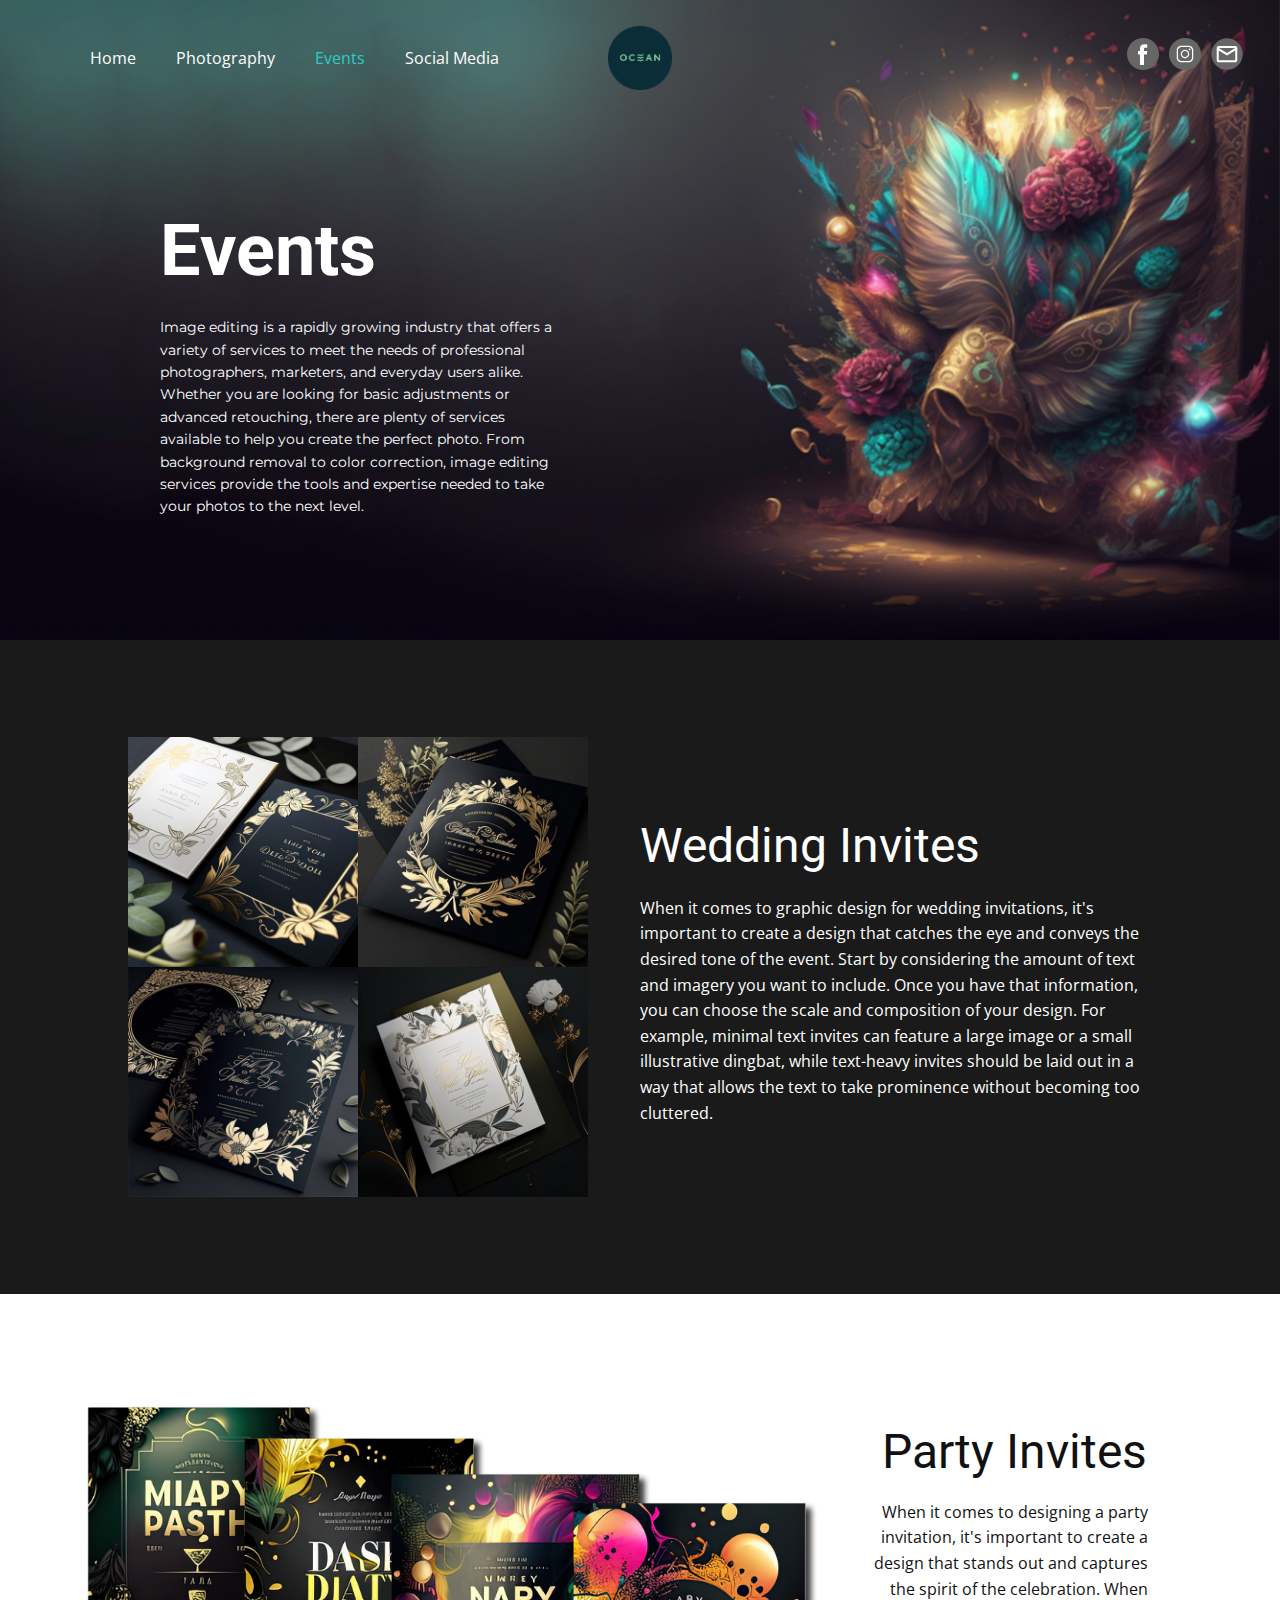
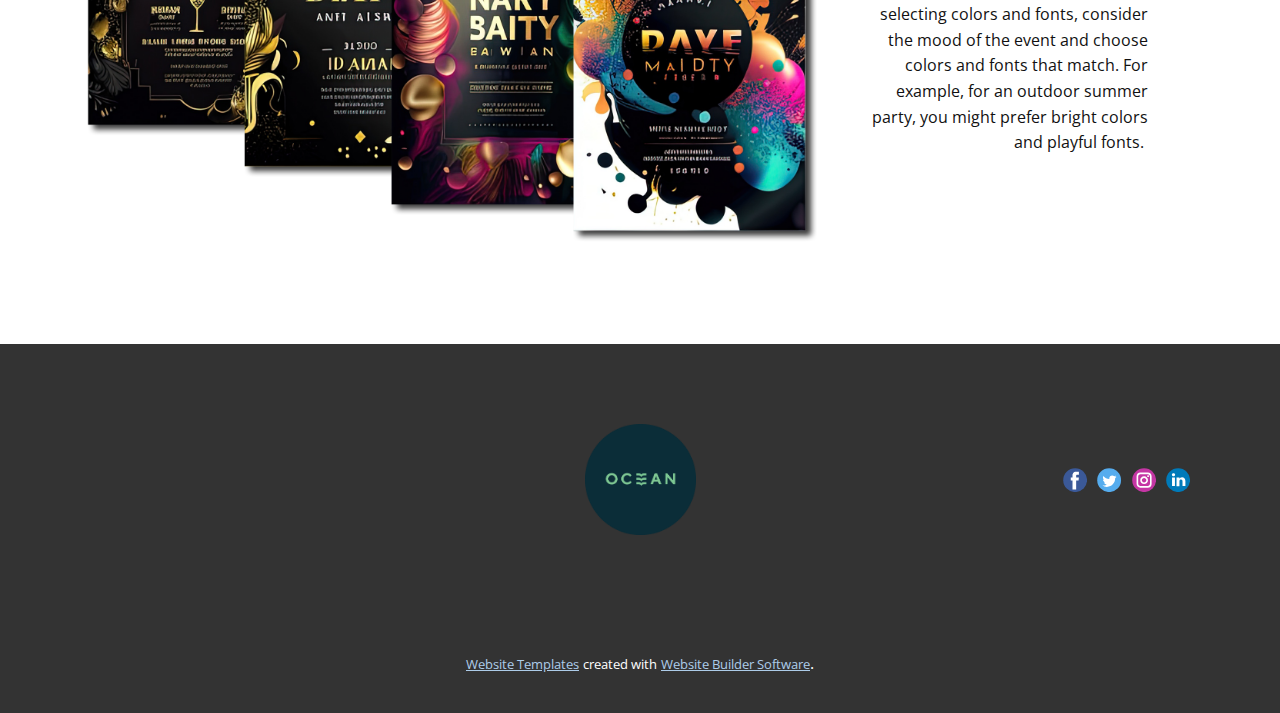
==== commit 995eef45: "update" ====
--- a/Events.html
+++ b/Events.html
@@ -104,10 +104,7 @@
                 <div class="u-container-layout u-valign-middle u-container-layout-1"><!--position-->
                   <div data-position="" class="u-position"><!--block-->
                     <div class="u-block">
-                      <div class="u-block-container u-clearfix"><!--block_header-->
-                        <h5 class="u-block-header u-text"><!--block_header_content--> Block header <!--/block_header_content--></h5><!--/block_header--><!--block_content-->
-                        <div class="u-block-content u-text"><!--block_content_content--> Block content. Lorem ipsum dolor sit amet, consectetur adipiscing elit nullam nunc justo sagittis suscipit ultrices. <!--/block_content_content--></div><!--/block_content-->
-                      </div>
+                      <div class="u-block-container u-clearfix"></div>
                     </div><!--/block-->
                   </div><!--/position-->
                 </div>
--- a/nicepage.css
+++ b/nicepage.css
@@ -40435,6 +40435,10 @@
   }
 }
 @media (max-width: 991px) {
+  .u-footer .u-layout-cell-1 {
+    min-height: 115px;
+  }
+
   .u-footer .u-container-layout-1 {
     padding-left: 30px;
     padding-right: 30px;
@@ -40459,6 +40463,10 @@
     min-height: 151px;
   }
 
+  .u-footer .u-layout-cell-1 {
+    min-height: 173px;
+  }
+
   .u-footer .u-container-layout-1 {
     padding-left: 10px;
     padding-right: 10px;
@@ -40477,7 +40485,11 @@
     margin-left: auto;
   }
 }
-
+@media (max-width: 575px) {
+  .u-footer .u-layout-cell-1 {
+    min-height: 109px;
+  }
+}
 
  /*begin-variables base-font-size*/ 
  html { font-size: 16px; }
